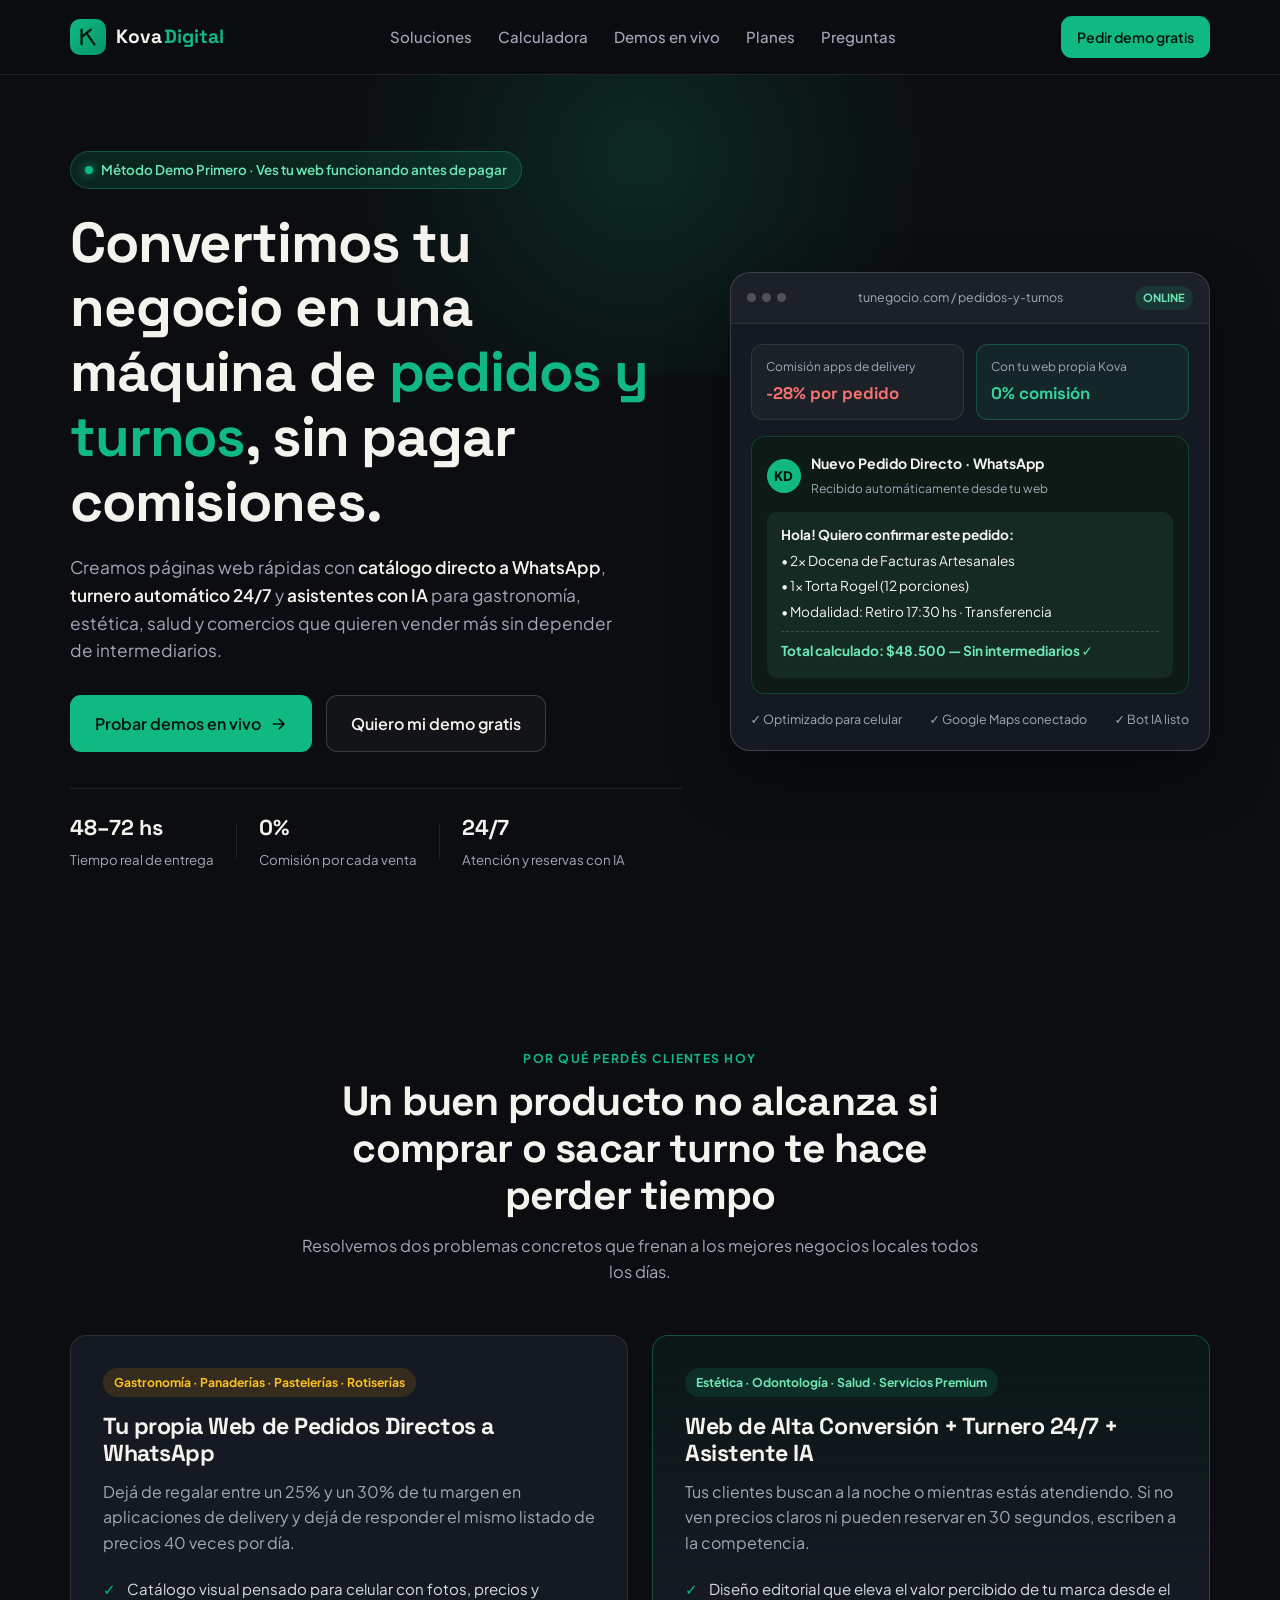
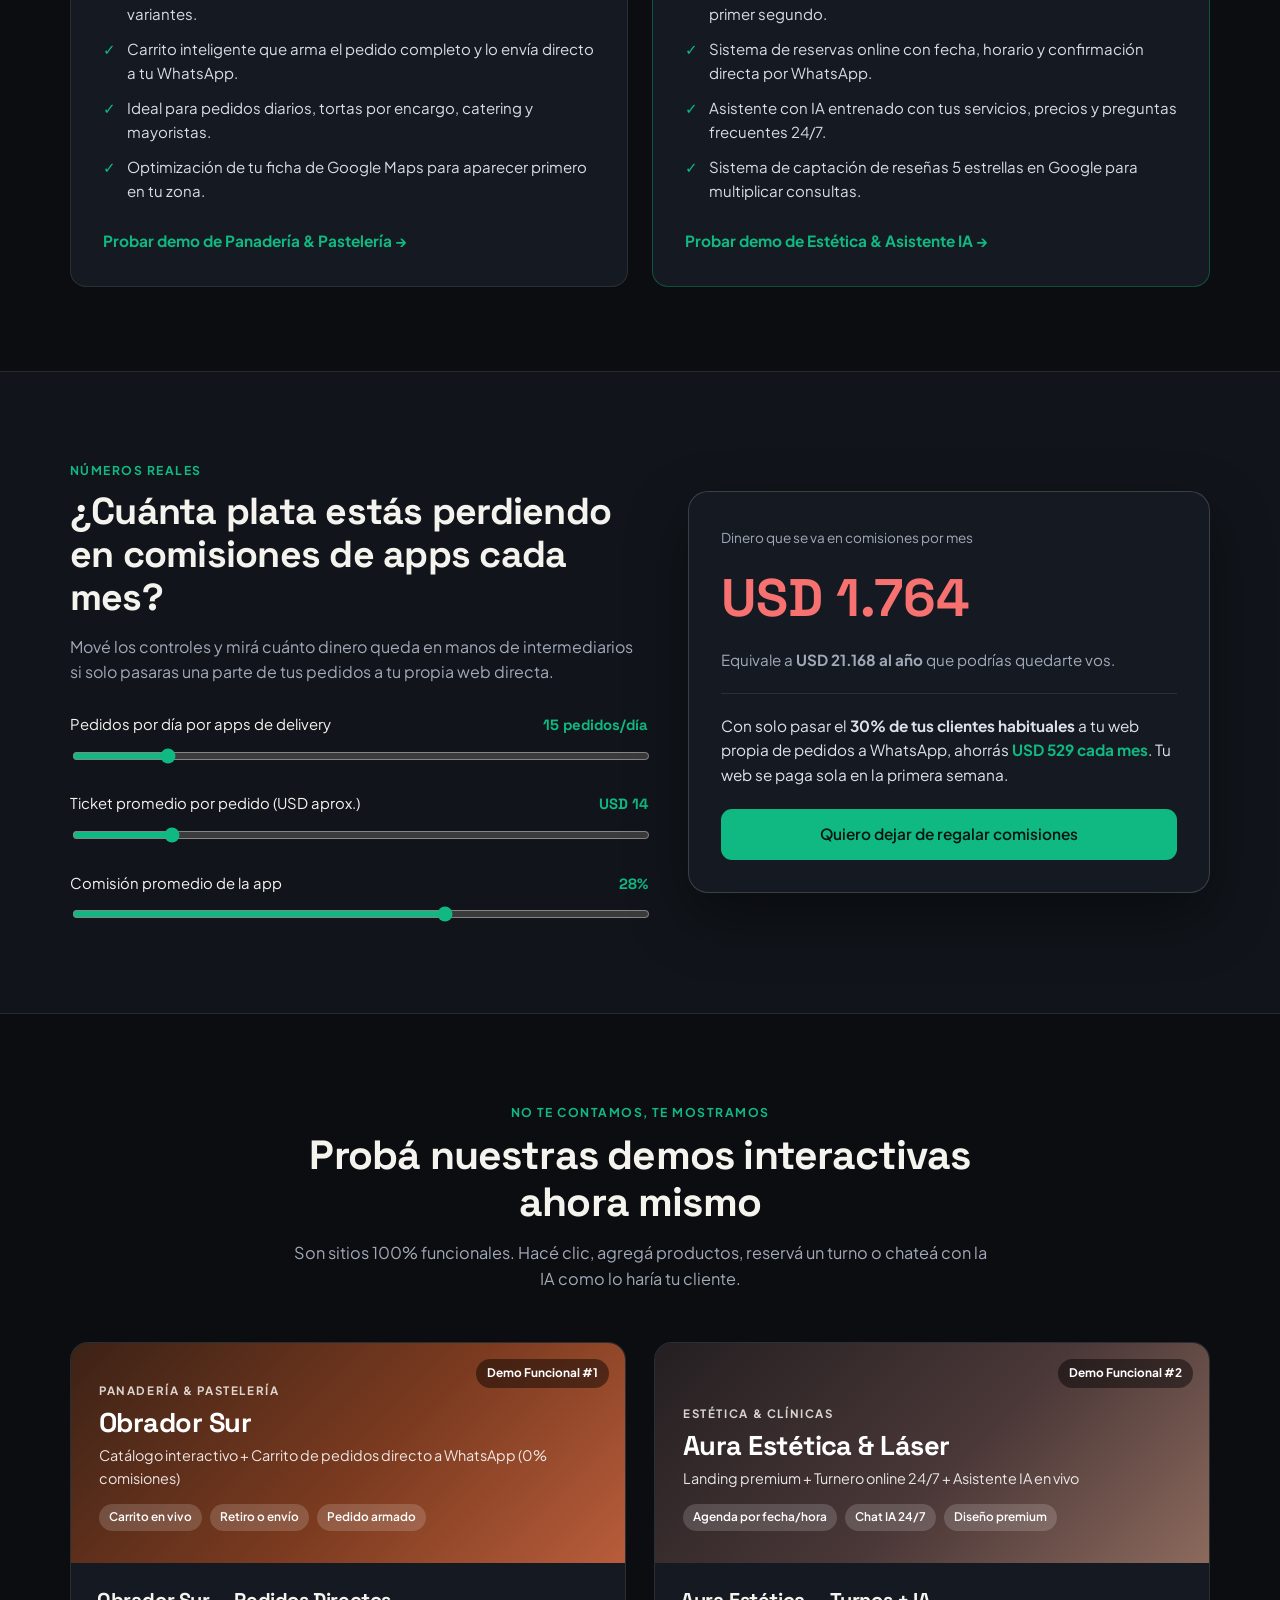
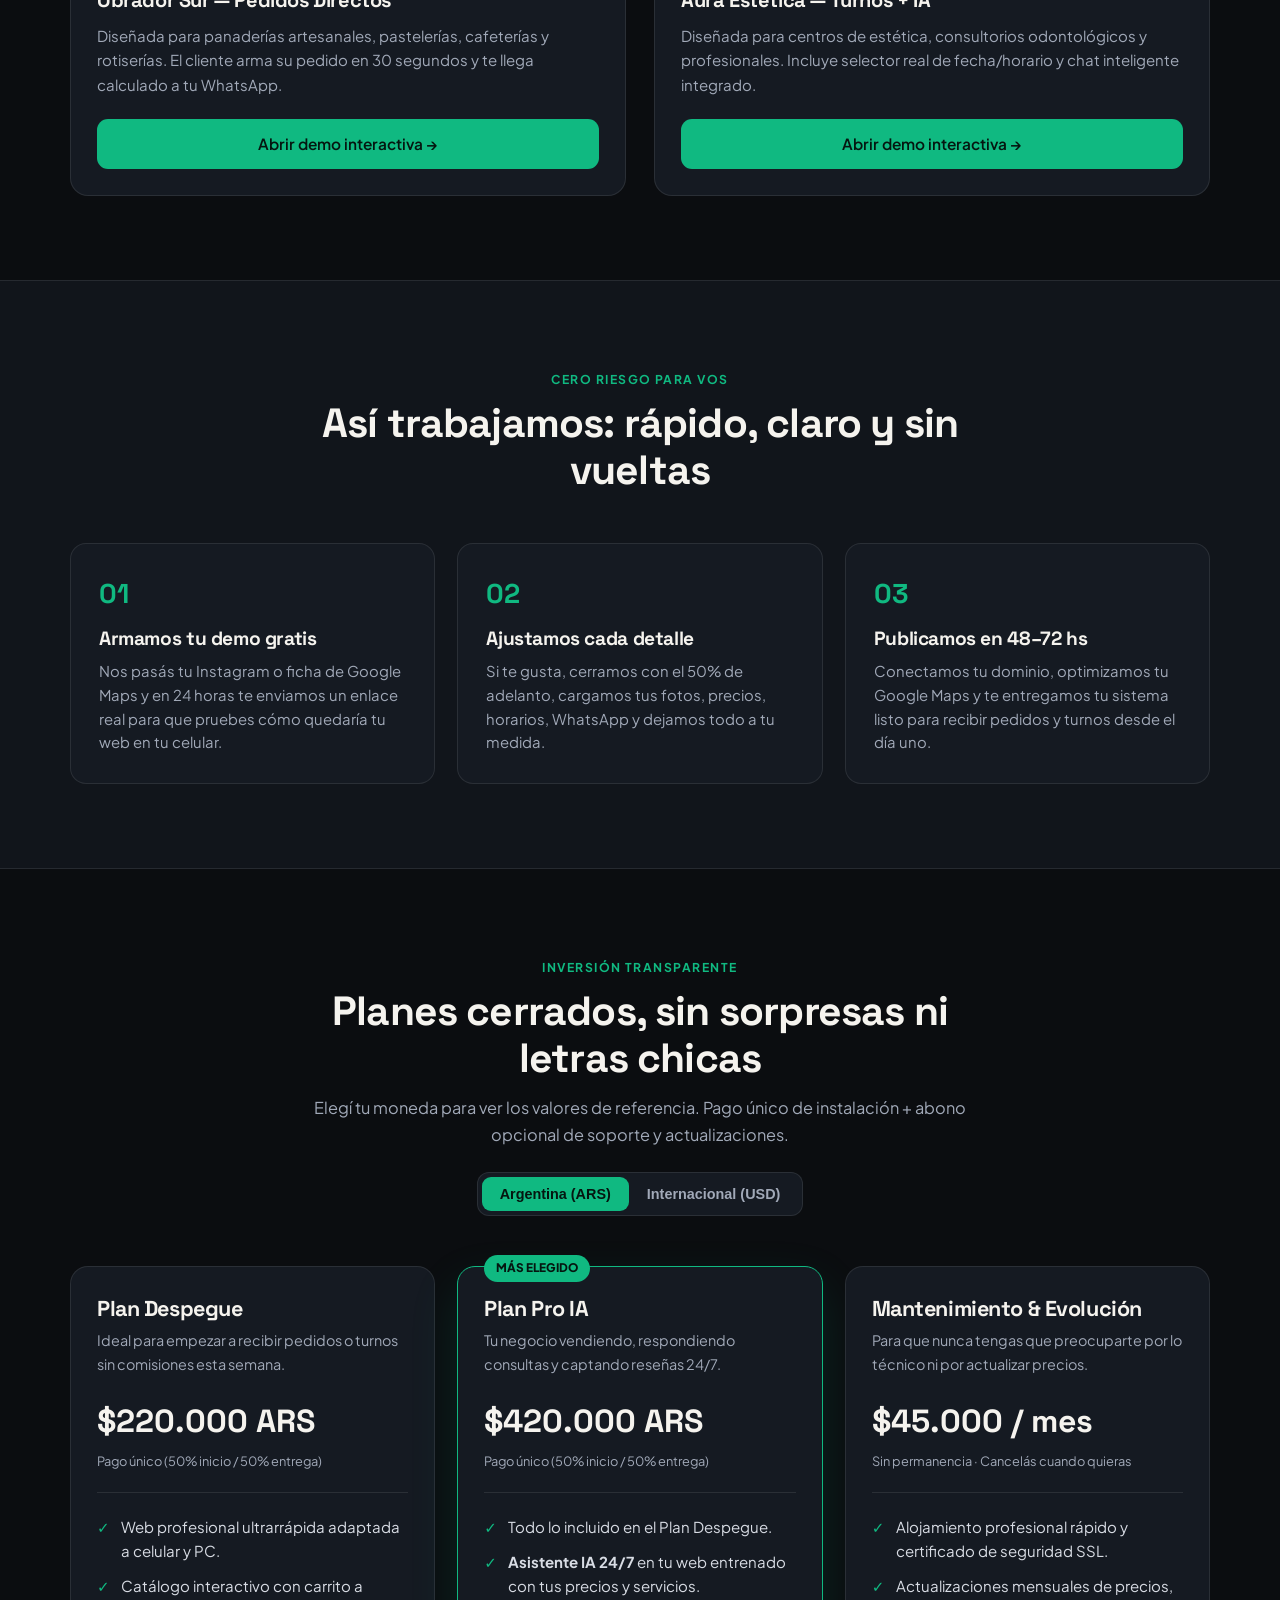
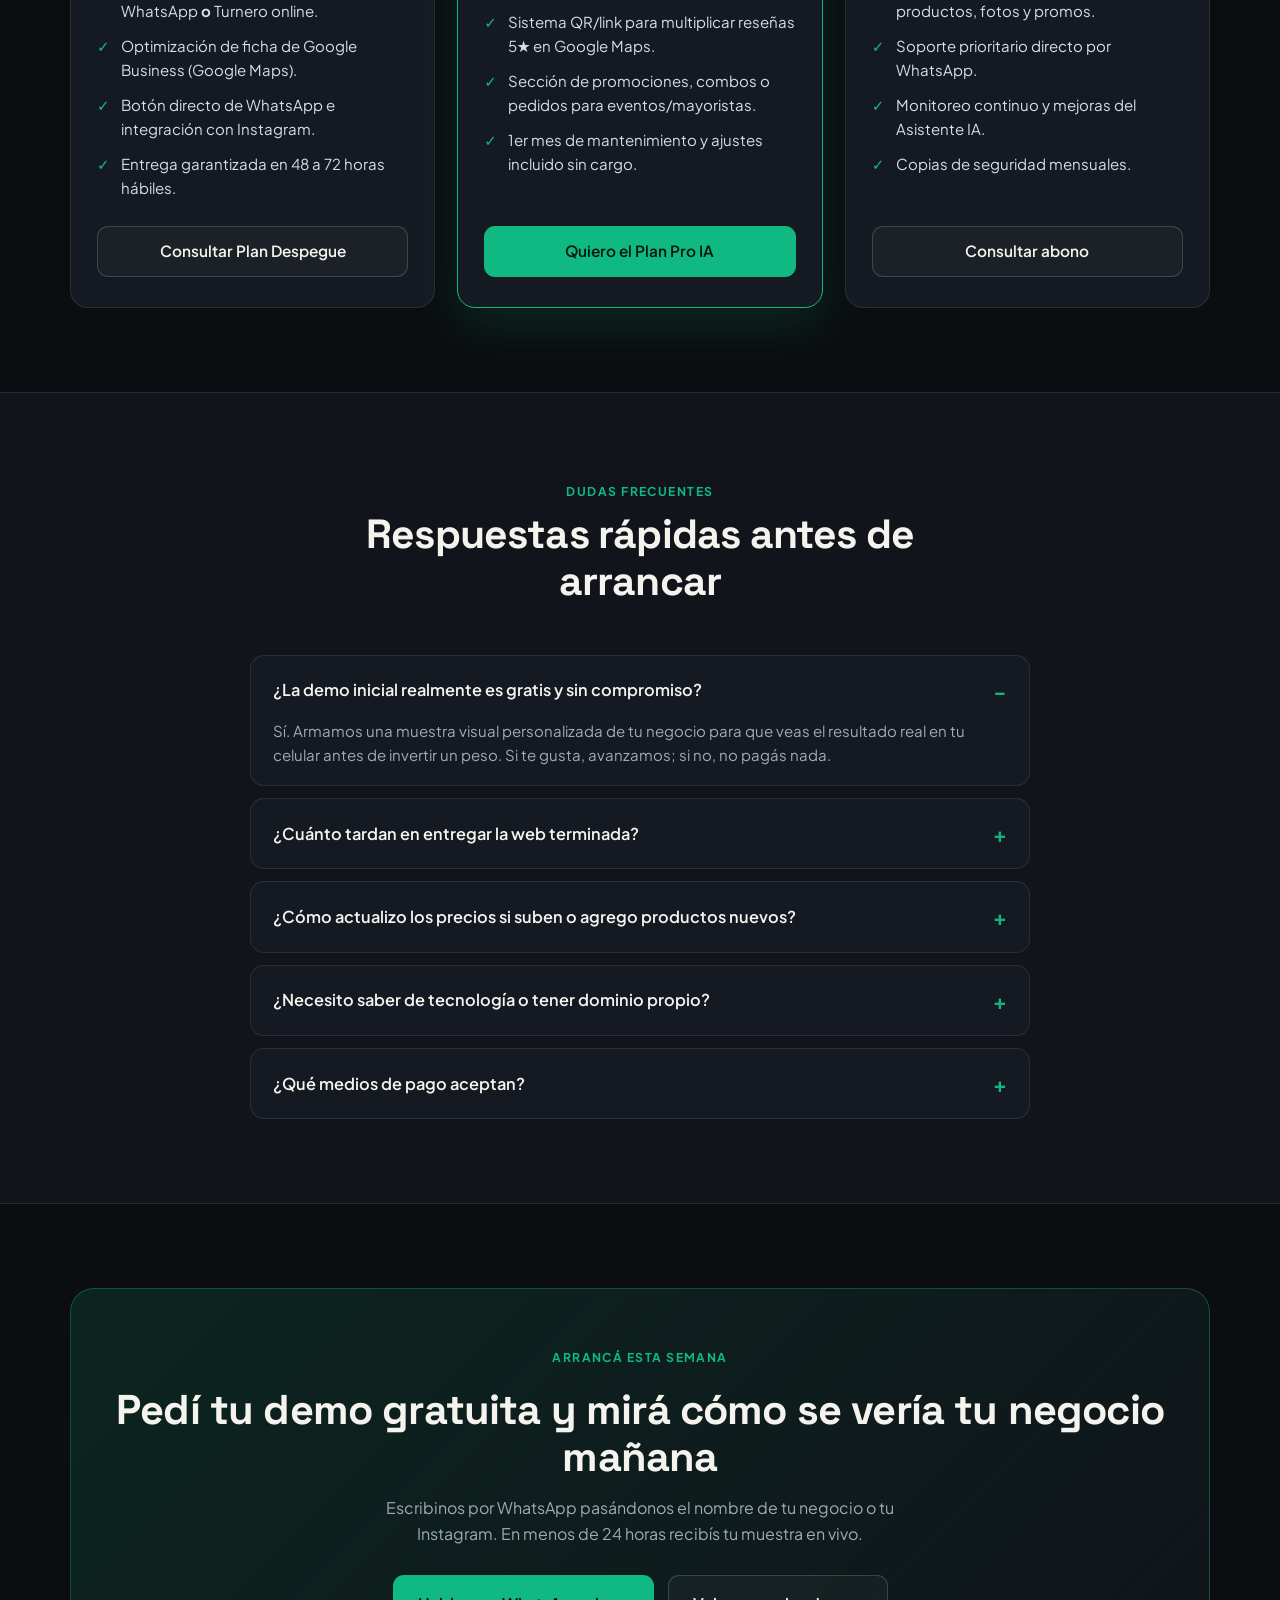
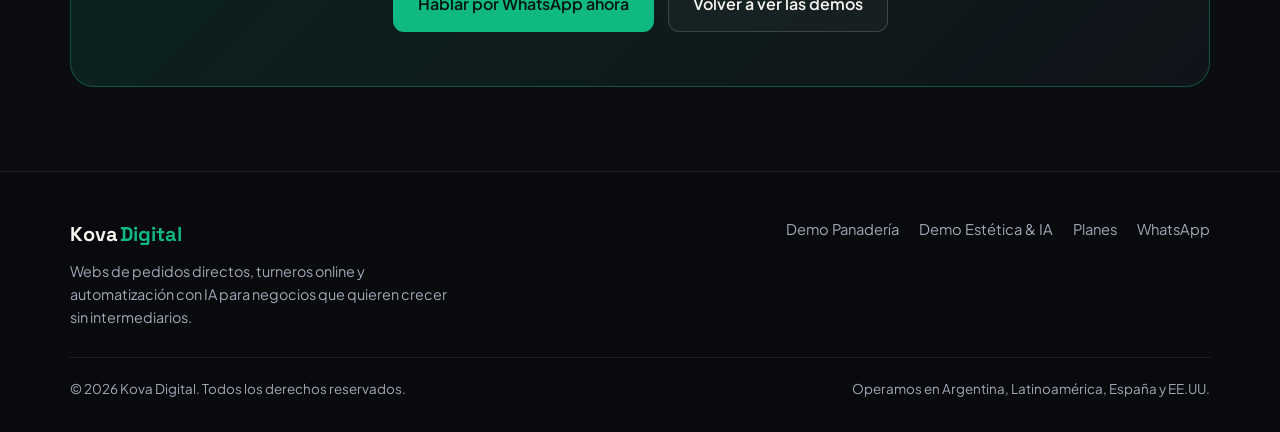
==== index.html @ 25a3cee7 "Lanzamiento inicial Kova Digital" ====
<!DOCTYPE html>
<html lang="es">
<head>
  <meta charset="UTF-8" />
  <meta name="viewport" content="width=device-width, initial-scale=1.0" />
  <title>Kova Digital — Webs de Pedidos Directos, Turneros y Asistentes IA</title>
  <meta name="description" content="Diseñamos páginas web de alta conversión, catálogos con pedidos directos a WhatsApp sin comisiones, turneros online y asistentes IA para negocios locales y pymes. Entrega en 48 a 72 horas." />
  <link rel="preconnect" href="https://fonts.googleapis.com" />
  <link rel="preconnect" href="https://fonts.gstatic.com" crossorigin />
  <link href="https://fonts.googleapis.com/css2?family=Plus+Jakarta+Sans:wght@400;500;600;700;800&family=Space+Grotesk:wght@500;600;700&display=swap" rel="stylesheet" />
  <link rel="stylesheet" href="styles.css" />
</head>
<body>
  <!-- Navegación -->
  <header class="navbar" id="top">
    <div class="container nav-inner">
      <a href="#top" class="brand" aria-label="Kova Digital Inicio">
        <span class="brand-mark" aria-hidden="true">
          <svg width="22" height="22" viewBox="0 0 24 24" fill="none">
            <path d="M5 4V20M5 12L15 4M10.5 8L19 20" stroke="currentColor" stroke-width="2.5" stroke-linecap="round" stroke-linejoin="round"/>
          </svg>
        </span>
        <span class="brand-name">Kova<span>Digital</span></span>
      </a>

      <nav class="nav-links" aria-label="Navegación principal">
        <a href="#soluciones">Soluciones</a>
        <a href="#calculadora">Calculadora</a>
        <a href="#demos">Demos en vivo</a>
        <a href="#planes">Planes</a>
        <a href="#faq">Preguntas</a>
      </nav>

      <div class="nav-actions">
        <a href="#contacto" class="btn btn-primary btn-sm" data-wa-link="Hola Kova Digital! Quiero pedir mi demo gratuita para mi negocio.">
          Pedir demo gratis
        </a>
        <button class="menu-toggle" id="menuToggle" aria-label="Abrir menú" aria-expanded="false">
          <span></span><span></span><span></span>
        </button>
      </div>
    </div>
    <div class="mobile-menu" id="mobileMenu">
      <a href="#soluciones">Soluciones</a>
      <a href="#calculadora">Calculadora de ahorro</a>
      <a href="#demos">Demos en vivo</a>
      <a href="#planes">Planes y precios</a>
      <a href="#faq">Preguntas frecuentes</a>
      <a href="#contacto" class="btn btn-primary" data-wa-link="Hola Kova Digital! Quiero pedir mi demo gratuita para mi negocio.">Pedir demo gratis</a>
    </div>
  </header>

  <main>
    <!-- Hero -->
    <section class="hero">
      <div class="hero-glow" aria-hidden="true"></div>
      <div class="container hero-grid">
        <div class="hero-content">
          <div class="pill">
            <span class="dot"></span>
            Método Demo Primero · Ves tu web funcionando antes de pagar
          </div>
          <h1>
            Convertimos tu negocio en una máquina de <span class="text-accent">pedidos y turnos</span>, sin pagar comisiones.
          </h1>
          <p class="hero-lead">
            Creamos páginas web rápidas con <strong>catálogo directo a WhatsApp</strong>, <strong>turnero automático 24/7</strong> y <strong>asistentes con IA</strong> para gastronomía, estética, salud y comercios que quieren vender más sin depender de intermediarios.
          </p>
          <div class="hero-cta">
            <a href="#demos" class="btn btn-primary btn-lg">
              Probar demos en vivo
              <svg width="18" height="18" viewBox="0 0 24 24" fill="none" stroke="currentColor" stroke-width="2.2"><path d="M5 12h14M13 5l7 7-7 7"/></svg>
            </a>
            <a href="#contacto" class="btn btn-outline btn-lg" data-wa-link="Hola Kova Digital! Quiero recibir una demo personalizada gratis para mi negocio.">
              Quiero mi demo gratis
            </a>
          </div>
          <div class="hero-proof">
            <div class="proof-item">
              <strong>48–72 hs</strong>
              <span>Tiempo real de entrega</span>
            </div>
            <div class="proof-divider"></div>
            <div class="proof-item">
              <strong>0%</strong>
              <span>Comisión por cada venta</span>
            </div>
            <div class="proof-divider"></div>
            <div class="proof-item">
              <strong>24/7</strong>
              <span>Atención y reservas con IA</span>
            </div>
          </div>
        </div>

        <div class="hero-visual">
          <div class="mockup-card">
            <div class="mockup-bar">
              <div class="dots"><span></span><span></span><span></span></div>
              <span class="mockup-url">tunegocio.com / pedidos-y-turnos</span>
              <span class="badge-live">ONLINE</span>
            </div>
            <div class="mockup-body">
              <div class="metric-row">
                <div class="mini-stat">
                  <span class="mini-label">Comisión apps de delivery</span>
                  <strong class="mini-val danger">-28% por pedido</strong>
                </div>
                <div class="mini-stat highlight">
                  <span class="mini-label">Con tu web propia Kova</span>
                  <strong class="mini-val success">0% comisión</strong>
                </div>
              </div>
              <div class="wa-preview">
                <div class="wa-header">
                  <div class="wa-avatar">KD</div>
                  <div>
                    <strong>Nuevo Pedido Directo · WhatsApp</strong>
                    <span>Recibido automáticamente desde tu web</span>
                  </div>
                </div>
                <div class="wa-bubble">
                  <p><strong>Hola! Quiero confirmar este pedido:</strong></p>
                  <p>• 2x Docena de Facturas Artesanales</p>
                  <p>• 1x Torta Rogel (12 porciones)</p>
                  <p>• Modalidad: Retiro 17:30 hs · Transferencia</p>
                  <p class="wa-total">Total calculado: $48.500 — Sin intermediarios ✓</p>
                </div>
              </div>
              <div class="mockup-footer">
                <span>✓ Optimizado para celular</span>
                <span>✓ Google Maps conectado</span>
                <span>✓ Bot IA listo</span>
              </div>
            </div>
          </div>
        </div>
      </div>
    </section>

    <!-- Problema vs Solución -->
    <section class="section" id="soluciones">
      <div class="container">
        <div class="section-head">
          <span class="eyebrow">Por qué perdés clientes hoy</span>
          <h2>Un buen producto no alcanza si comprar o sacar turno te hace perder tiempo</h2>
          <p>Resolvemos dos problemas concretos que frenan a los mejores negocios locales todos los días.</p>
        </div>

        <div class="solutions-grid">
          <article class="solution-card">
            <div class="card-tag">Gastronomía · Panaderías · Pastelerías · Rotiserías</div>
            <h3>Tu propia Web de Pedidos Directos a WhatsApp</h3>
            <p class="card-desc">
              Dejá de regalar entre un 25% y un 30% de tu margen en aplicaciones de delivery y dejá de responder el mismo listado de precios 40 veces por día.
            </p>
            <ul class="check-list">
              <li>Catálogo visual pensado para celular con fotos, precios y variantes.</li>
              <li>Carrito inteligente que arma el pedido completo y lo envía directo a tu WhatsApp.</li>
              <li>Ideal para pedidos diarios, tortas por encargo, catering y mayoristas.</li>
              <li>Optimización de tu ficha de Google Maps para aparecer primero en tu zona.</li>
            </ul>
            <a href="./demos/panaderia/index.html" class="card-link">
              Probar demo de Panadería & Pastelería →
            </a>
          </article>

          <article class="solution-card featured">
            <div class="card-tag accent">Estética · Odontología · Salud · Servicios Premium</div>
            <h3>Web de Alta Conversión + Turnero 24/7 + Asistente IA</h3>
            <p class="card-desc">
              Tus clientes buscan a la noche o mientras estás atendiendo. Si no ven precios claros ni pueden reservar en 30 segundos, escriben a la competencia.
            </p>
            <ul class="check-list">
              <li>Diseño editorial que eleva el valor percibido de tu marca desde el primer segundo.</li>
              <li>Sistema de reservas online con fecha, horario y confirmación directa por WhatsApp.</li>
              <li>Asistente con IA entrenado con tus servicios, precios y preguntas frecuentes 24/7.</li>
              <li>Sistema de captación de reseñas 5 estrellas en Google para multiplicar consultas.</li>
            </ul>
            <a href="./demos/estetica/index.html" class="card-link">
              Probar demo de Estética & Asistente IA →
            </a>
          </article>
        </div>
      </div>
    </section>

    <!-- Calculadora de Ahorro -->
    <section class="section section-alt" id="calculadora">
      <div class="container">
        <div class="calc-wrapper">
          <div class="calc-info">
            <span class="eyebrow">Números reales</span>
            <h2>¿Cuánta plata estás perdiendo en comisiones de apps cada mes?</h2>
            <p>
              Mové los controles y mirá cuánto dinero queda en manos de intermediarios si solo pasaras una parte de tus pedidos a tu propia web directa.
            </p>
            <div class="calc-controls">
              <div class="control-group">
                <div class="control-top">
                  <label for="ordersPerDay">Pedidos por día por apps de delivery</label>
                  <strong id="ordersValue">15 pedidos/día</strong>
                </div>
                <input type="range" id="ordersPerDay" min="3" max="80" value="15" />
              </div>

              <div class="control-group">
                <div class="control-top">
                  <label for="avgTicket">Ticket promedio por pedido (USD aprox.)</label>
                  <strong id="ticketValue">USD 14</strong>
                </div>
                <input type="range" id="avgTicket" min="5" max="60" value="14" />
              </div>

              <div class="control-group">
                <div class="control-top">
                  <label for="commissionRate">Comisión promedio de la app</label>
                  <strong id="commissionValue">28%</strong>
                </div>
                <input type="range" id="commissionRate" min="15" max="35" value="28" />
              </div>
            </div>
          </div>

          <div class="calc-result">
            <div class="result-box">
              <span class="result-label">Dinero que se va en comisiones por mes</span>
              <div class="result-number danger" id="monthlyLoss">USD 1.764</div>
              <p class="result-sub">Equivale a <strong id="yearlyLoss">USD 21.168 al año</strong> que podrías quedarte vos.</p>
              <div class="result-divider"></div>
              <p class="result-note">
                Con solo pasar el <strong>30% de tus clientes habituales</strong> a tu web propia de pedidos a WhatsApp, ahorrás <strong class="text-accent" id="monthlySaved">USD 529 cada mes</strong>. Tu web se paga sola en la primera semana.
              </p>
              <a href="#contacto" class="btn btn-primary btn-block" data-wa-link="Hola Kova Digital! Usé la calculadora de comisiones y quiero una demo gratis para mi negocio.">
                Quiero dejar de regalar comisiones
              </a>
            </div>
          </div>
        </div>
      </div>
    </section>

    <!-- Demos Interactivas -->
    <section class="section" id="demos">
      <div class="container">
        <div class="section-head">
          <span class="eyebrow">No te contamos, te mostramos</span>
          <h2>Probá nuestras demos interactivas ahora mismo</h2>
          <p>Son sitios 100% funcionales. Hacé clic, agregá productos, reservá un turno o chateá con la IA como lo haría tu cliente.</p>
        </div>

        <div class="demos-grid">
          <article class="demo-card">
            <div class="demo-thumb thumb-bakery">
              <div class="demo-badge">Demo Funcional #1</div>
              <div class="thumb-ui">
                <span class="thumb-kicker">PANADERÍA & PASTELERÍA</span>
                <h4>Obrador Sur</h4>
                <p>Catálogo interactivo + Carrito de pedidos directo a WhatsApp (0% comisiones)</p>
                <div class="thumb-pills">
                  <span>Carrito en vivo</span>
                  <span>Retiro o envío</span>
                  <span>Pedido armado</span>
                </div>
              </div>
            </div>
            <div class="demo-body">
              <h3>Obrador Sur — Pedidos Directos</h3>
              <p>Diseñada para panaderías artesanales, pastelerías, cafeterías y rotiserías. El cliente arma su pedido en 30 segundos y te llega calculado a tu WhatsApp.</p>
              <a href="./demos/panaderia/index.html" class="btn btn-primary btn-block">Abrir demo interactiva →</a>
            </div>
          </article>

          <article class="demo-card">
            <div class="demo-thumb thumb-aesthetics">
              <div class="demo-badge">Demo Funcional #2</div>
              <div class="thumb-ui">
                <span class="thumb-kicker">ESTÉTICA & CLÍNICAS</span>
                <h4>Aura Estética & Láser</h4>
                <p>Landing premium + Turnero online 24/7 + Asistente IA en vivo</p>
                <div class="thumb-pills">
                  <span>Agenda por fecha/hora</span>
                  <span>Chat IA 24/7</span>
                  <span>Diseño premium</span>
                </div>
              </div>
            </div>
            <div class="demo-body">
              <h3>Aura Estética — Turnos + IA</h3>
              <p>Diseñada para centros de estética, consultorios odontológicos y profesionales. Incluye selector real de fecha/horario y chat inteligente integrado.</p>
              <a href="./demos/estetica/index.html" class="btn btn-primary btn-block">Abrir demo interactiva →</a>
            </div>
          </article>
        </div>
      </div>
    </section>

    <!-- Proceso -->
    <section class="section section-alt">
      <div class="container">
        <div class="section-head">
          <span class="eyebrow">Cero riesgo para vos</span>
          <h2>Así trabajamos: rápido, claro y sin vueltas</h2>
        </div>

        <div class="steps-grid">
          <div class="step-card">
            <span class="step-num">01</span>
            <h3>Armamos tu demo gratis</h3>
            <p>Nos pasás tu Instagram o ficha de Google Maps y en 24 horas te enviamos un enlace real para que pruebes cómo quedaría tu web en tu celular.</p>
          </div>
          <div class="step-card">
            <span class="step-num">02</span>
            <h3>Ajustamos cada detalle</h3>
            <p>Si te gusta, cerramos con el 50% de adelanto, cargamos tus fotos, precios, horarios, WhatsApp y dejamos todo a tu medida.</p>
          </div>
          <div class="step-card">
            <span class="step-num">03</span>
            <h3>Publicamos en 48–72 hs</h3>
            <p>Conectamos tu dominio, optimizamos tu Google Maps y te entregamos tu sistema listo para recibir pedidos y turnos desde el día uno.</p>
          </div>
        </div>
      </div>
    </section>

    <!-- Planes y Precios -->
    <section class="section" id="planes">
      <div class="container">
        <div class="section-head">
          <span class="eyebrow">Inversión transparente</span>
          <h2>Planes cerrados, sin sorpresas ni letras chicas</h2>
          <p>Elegí tu moneda para ver los valores de referencia. Pago único de instalación + abono opcional de soporte y actualizaciones.</p>

          <div class="currency-toggle" role="group" aria-label="Selector de moneda">
            <button class="toggle-btn active" data-currency="ARS">Argentina (ARS)</button>
            <button class="toggle-btn" data-currency="USD">Internacional (USD)</button>
          </div>
        </div>

        <div class="pricing-grid">
          <article class="price-card">
            <div class="price-head">
              <h3>Plan Despegue</h3>
              <p>Ideal para empezar a recibir pedidos o turnos sin comisiones esta semana.</p>
              <div class="price-amount">
                <span class="price-main" data-ars="$220.000 ARS" data-usd="USD 390">$220.000 ARS</span>
                <span class="price-note">Pago único (50% inicio / 50% entrega)</span>
              </div>
            </div>
            <ul class="check-list">
              <li>Web profesional ultrarrápida adaptada a celular y PC.</li>
              <li>Catálogo interactivo con carrito a WhatsApp <strong>o</strong> Turnero online.</li>
              <li>Optimización de ficha de Google Business (Google Maps).</li>
              <li>Botón directo de WhatsApp e integración con Instagram.</li>
              <li>Entrega garantizada en 48 a 72 horas hábiles.</li>
            </ul>
            <a href="#contacto" class="btn btn-outline btn-block" data-wa-link="Hola Kova Digital! Me interesa el Plan Despegue para mi negocio.">
              Consultar Plan Despegue
            </a>
          </article>

          <article class="price-card popular">
            <div class="popular-badge">Más elegido</div>
            <div class="price-head">
              <h3>Plan Pro IA</h3>
              <p>Tu negocio vendiendo, respondiendo consultas y captando reseñas 24/7.</p>
              <div class="price-amount">
                <span class="price-main" data-ars="$420.000 ARS" data-usd="USD 750">$420.000 ARS</span>
                <span class="price-note">Pago único (50% inicio / 50% entrega)</span>
              </div>
            </div>
            <ul class="check-list">
              <li>Todo lo incluido en el Plan Despegue.</li>
              <li><strong>Asistente IA 24/7</strong> en tu web entrenado con tus precios y servicios.</li>
              <li>Sistema QR/link para multiplicar reseñas 5★ en Google Maps.</li>
              <li>Sección de promociones, combos o pedidos para eventos/mayoristas.</li>
              <li>1er mes de mantenimiento y ajustes incluido sin cargo.</li>
            </ul>
            <a href="#contacto" class="btn btn-primary btn-block" data-wa-link="Hola Kova Digital! Quiero armar una demo gratis con el Plan Pro IA.">
              Quiero el Plan Pro IA
            </a>
          </article>

          <article class="price-card">
            <div class="price-head">
              <h3>Mantenimiento & Evolución</h3>
              <p>Para que nunca tengas que preocuparte por lo técnico ni por actualizar precios.</p>
              <div class="price-amount">
                <span class="price-main" data-ars="$45.000 / mes" data-usd="USD 75 / mes">$45.000 / mes</span>
                <span class="price-note">Sin permanencia · Cancelás cuando quieras</span>
              </div>
            </div>
            <ul class="check-list">
              <li>Alojamiento profesional rápido y certificado de seguridad SSL.</li>
              <li>Actualizaciones mensuales de precios, productos, fotos y promos.</li>
              <li>Soporte prioritario directo por WhatsApp.</li>
              <li>Monitoreo continuo y mejoras del Asistente IA.</li>
              <li>Copias de seguridad mensuales.</li>
            </ul>
            <a href="#contacto" class="btn btn-outline btn-block" data-wa-link="Hola Kova Digital! Quiero consultar sobre el mantenimiento mensual.">
              Consultar abono
            </a>
          </article>
        </div>
      </div>
    </section>

    <!-- FAQ -->
    <section class="section section-alt" id="faq">
      <div class="container faq-container">
        <div class="section-head">
          <span class="eyebrow">Dudas frecuentes</span>
          <h2>Respuestas rápidas antes de arrancar</h2>
        </div>

        <div class="faq-list">
          <details class="faq-item" open>
            <summary>¿La demo inicial realmente es gratis y sin compromiso?</summary>
            <p>Sí. Armamos una muestra visual personalizada de tu negocio para que veas el resultado real en tu celular antes de invertir un peso. Si te gusta, avanzamos; si no, no pagás nada.</p>
          </details>
          <details class="faq-item">
            <summary>¿Cuánto tardan en entregar la web terminada?</summary>
            <p>Una vez que aprobás la demo y nos pasás tus productos, servicios y precios, publicamos la versión definitiva en 48 a 72 horas hábiles.</p>
          </details>
          <details class="faq-item">
            <summary>¿Cómo actualizo los precios si suben o agrego productos nuevos?</summary>
            <p>Si contás con el plan de mantenimiento mensual, nos mandás un audio o mensaje por WhatsApp y actualizamos tus precios en el día. También podemos dejarte una planilla simple si preferís gestionarlo vos.</p>
          </details>
          <details class="faq-item">
            <summary>¿Necesito saber de tecnología o tener dominio propio?</summary>
            <p>Para nada. Nosotros nos encargamos de todo lo técnico. Si ya tenés dominio (`.com` o `.com.ar`) lo conectamos; si no, te guiamos paso a paso para registrar el tuyo a tu nombre.</p>
          </details>
          <details class="faq-item">
            <summary>¿Qué medios de pago aceptan?</summary>
            <p>En Argentina aceptamos transferencia bancaria y Mercado Pago. Para clientes en Uruguay, Chile, España, México y EE.UU. aceptamos transferencia internacional en USD, PayPal y Wise.</p>
          </details>
        </div>
      </div>
    </section>

    <!-- CTA Final -->
    <section class="section cta-section" id="contacto">
      <div class="container">
        <div class="cta-box">
          <span class="eyebrow">Arrancá esta semana</span>
          <h2>Pedí tu demo gratuita y mirá cómo se vería tu negocio mañana</h2>
          <p>Escribinos por WhatsApp pasándonos el nombre de tu negocio o tu Instagram. En menos de 24 horas recibís tu muestra en vivo.</p>
          <div class="cta-actions">
            <a href="#" class="btn btn-primary btn-lg" data-wa-link="Hola Kova Digital! Quiero pedir mi demo gratis. Mi negocio se llama: ">
              Hablar por WhatsApp ahora
            </a>
            <a href="#demos" class="btn btn-outline btn-lg">Volver a ver las demos</a>
          </div>
        </div>
      </div>
    </section>
  </main>

  <footer class="footer">
    <div class="container footer-inner">
      <div class="footer-brand">
        <span class="brand-name">Kova<span>Digital</span></span>
        <p>Webs de pedidos directos, turneros online y automatización con IA para negocios que quieren crecer sin intermediarios.</p>
      </div>
      <div class="footer-links">
        <a href="./demos/panaderia/index.html">Demo Panadería</a>
        <a href="./demos/estetica/index.html">Demo Estética & IA</a>
        <a href="#planes">Planes</a>
        <a href="#contacto" data-wa-link="Hola Kova Digital! Tengo una consulta.">WhatsApp</a>
      </div>
    </div>
    <div class="container footer-bottom">
      <span>© <span id="year"></span> Kova Digital. Todos los derechos reservados.</span>
      <span>Operamos en Argentina, Latinoamérica, España y EE.UU.</span>
    </div>
  </footer>

  <script src="main.js"></script>
</body>
</html>
---- styles.css ----
:root {
  --bg: #0b0d10;
  --bg-alt: #11151b;
  --surface: #151a22;
  --surface-hover: #1b222c;
  --border: rgba(255, 255, 255, 0.09);
  --border-strong: rgba(255, 255, 255, 0.16);
  --text: #f5f3ee;
  --muted: #a1a9b8;
  --accent: #10b981;
  --accent-hover: #0ea572;
  --accent-soft: rgba(16, 185, 129, 0.14);
  --warm: #f59e0b;
  --danger: #f87171;
  --radius: 16px;
  --radius-sm: 10px;
  --shadow: 0 24px 60px rgba(0, 0, 0, 0.45);
}

*, *::before, *::after { box-sizing: border-box; }

html { scroll-behavior: smooth; }

body {
  margin: 0;
  font-family: 'Plus Jakarta Sans', system-ui, -apple-system, sans-serif;
  background: var(--bg);
  color: var(--text);
  line-height: 1.6;
  -webkit-font-smoothing: antialiased;
}

h1, h2, h3, h4 {
  font-family: 'Space Grotesk', 'Plus Jakarta Sans', sans-serif;
  line-height: 1.15;
  margin: 0;
  letter-spacing: -0.02em;
}

a { color: inherit; text-decoration: none; }

.container {
  width: min(1140px, 92%);
  margin: 0 auto;
}

/* Navbar */
.navbar {
  position: sticky;
  top: 0;
  z-index: 50;
  background: rgba(11, 13, 16, 0.82);
  backdrop-filter: blur(14px);
  border-bottom: 1px solid var(--border);
}

.nav-inner {
  display: flex;
  align-items: center;
  justify-content: space-between;
  height: 74px;
  gap: 20px;
}

.brand {
  display: inline-flex;
  align-items: center;
  gap: 10px;
  font-family: 'Space Grotesk', sans-serif;
  font-weight: 700;
  font-size: 1.2rem;
}

.brand-mark {
  width: 36px;
  height: 36px;
  border-radius: 10px;
  background: linear-gradient(135deg, var(--accent), #059669);
  color: #06140f;
  display: grid;
  place-items: center;
}

.brand-name span { color: var(--accent); margin-left: 2px; }

.nav-links {
  display: flex;
  gap: 26px;
  color: var(--muted);
  font-size: 0.94rem;
  font-weight: 500;
}

.nav-links a:hover { color: var(--text); }

.nav-actions { display: flex; align-items: center; gap: 12px; }

.menu-toggle {
  display: none;
  background: transparent;
  border: 1px solid var(--border);
  border-radius: 8px;
  width: 40px;
  height: 40px;
  padding: 9px;
  cursor: pointer;
  flex-direction: column;
  justify-content: space-between;
}

.menu-toggle span {
  display: block;
  height: 2px;
  background: var(--text);
  border-radius: 2px;
}

.mobile-menu {
  display: none;
  flex-direction: column;
  gap: 12px;
  padding: 16px 4% 22px;
  background: var(--bg-alt);
  border-bottom: 1px solid var(--border);
}

.mobile-menu.open { display: flex; }
.mobile-menu a { padding: 8px 0; color: var(--muted); font-weight: 500; }

/* Buttons */
.btn {
  display: inline-flex;
  align-items: center;
  justify-content: center;
  gap: 8px;
  font-weight: 600;
  border-radius: 11px;
  border: 1px solid transparent;
  cursor: pointer;
  transition: transform 0.16s ease, background 0.16s ease, border-color 0.16s ease;
  font-size: 0.96rem;
  padding: 12px 20px;
}

.btn:hover { transform: translateY(-1px); }
.btn-sm { padding: 9px 15px; font-size: 0.88rem; }
.btn-lg { padding: 15px 24px; font-size: 1rem; }
.btn-block { width: 100%; }

.btn-primary {
  background: var(--accent);
  color: #051610;
}
.btn-primary:hover { background: var(--accent-hover); }

.btn-outline {
  background: rgba(255, 255, 255, 0.03);
  border-color: var(--border-strong);
  color: var(--text);
}
.btn-outline:hover { background: rgba(255, 255, 255, 0.08); }

/* Hero */
.hero {
  position: relative;
  overflow: hidden;
  padding: 76px 0 88px;
}

.hero-glow {
  position: absolute;
  top: -140px;
  left: 50%;
  transform: translateX(-50%);
  width: 780px;
  height: 440px;
  background: radial-gradient(circle, rgba(16, 185, 129, 0.16), transparent 68%);
  pointer-events: none;
}

.hero-grid {
  display: grid;
  grid-template-columns: 1.12fr 0.88fr;
  gap: 48px;
  align-items: center;
  position: relative;
}

.pill {
  display: inline-flex;
  align-items: center;
  gap: 8px;
  padding: 7px 14px;
  border-radius: 999px;
  background: var(--accent-soft);
  border: 1px solid rgba(16, 185, 129, 0.32);
  color: #6ee7b7;
  font-size: 0.84rem;
  font-weight: 600;
  margin-bottom: 22px;
}

.pill .dot {
  width: 8px;
  height: 8px;
  border-radius: 50%;
  background: var(--accent);
  box-shadow: 0 0 10px var(--accent);
}

.hero h1 {
  font-size: clamp(2.2rem, 4.4vw, 3.55rem);
  margin-bottom: 20px;
}

.text-accent { color: var(--accent); }

.hero-lead {
  color: var(--muted);
  font-size: 1.08rem;
  margin: 0 0 30px;
  max-width: 560px;
}

.hero-lead strong { color: var(--text); font-weight: 600; }

.hero-cta {
  display: flex;
  flex-wrap: wrap;
  gap: 14px;
  margin-bottom: 36px;
}

.hero-proof {
  display: flex;
  align-items: center;
  gap: 22px;
  padding-top: 22px;
  border-top: 1px solid var(--border);
}

.proof-item strong {
  display: block;
  font-family: 'Space Grotesk', sans-serif;
  font-size: 1.35rem;
  color: var(--text);
}

.proof-item span {
  font-size: 0.83rem;
  color: var(--muted);
}

.proof-divider {
  width: 1px;
  height: 36px;
  background: var(--border);
}

/* Mockup Card */
.mockup-card {
  background: var(--surface);
  border: 1px solid var(--border-strong);
  border-radius: 20px;
  overflow: hidden;
  box-shadow: var(--shadow);
}

.mockup-bar {
  display: flex;
  align-items: center;
  justify-content: space-between;
  padding: 13px 16px;
  background: rgba(255, 255, 255, 0.03);
  border-bottom: 1px solid var(--border);
  font-size: 0.78rem;
  color: var(--muted);
}

.mockup-bar .dots { display: flex; gap: 6px; }
.mockup-bar .dots span {
  width: 9px; height: 9px; border-radius: 50%;
  background: rgba(255,255,255,0.22);
}

.badge-live {
  background: var(--accent-soft);
  color: #6ee7b7;
  padding: 3px 8px;
  border-radius: 999px;
  font-weight: 700;
  font-size: 0.7rem;
}

.mockup-body { padding: 20px; display: flex; flex-direction: column; gap: 16px; }

.metric-row { display: grid; grid-template-columns: 1fr 1fr; gap: 12px; }

.mini-stat {
  background: rgba(255, 255, 255, 0.03);
  border: 1px solid var(--border);
  border-radius: 12px;
  padding: 12px 14px;
}

.mini-stat.highlight {
  background: rgba(16, 185, 129, 0.08);
  border-color: rgba(16, 185, 129, 0.32);
}

.mini-label { display: block; font-size: 0.75rem; color: var(--muted); margin-bottom: 4px; }
.mini-val { font-size: 1.05rem; font-family: 'Space Grotesk', sans-serif; }
.mini-val.danger { color: var(--danger); }
.mini-val.success { color: #34d399; }

.wa-preview {
  background: #0d1a16;
  border: 1px solid rgba(16, 185, 129, 0.25);
  border-radius: 14px;
  padding: 15px;
}

.wa-header {
  display: flex;
  align-items: center;
  gap: 10px;
  margin-bottom: 12px;
}

.wa-avatar {
  width: 34px; height: 34px; border-radius: 50%;
  background: var(--accent);
  color: #04150e;
  font-weight: 800;
  font-size: 0.82rem;
  display: grid;
  place-items: center;
}

.wa-header strong { display: block; font-size: 0.88rem; }
.wa-header span { font-size: 0.75rem; color: var(--muted); }

.wa-bubble {
  background: #142a23;
  border-radius: 10px;
  padding: 12px 14px;
  font-size: 0.85rem;
}

.wa-bubble p { margin: 0 0 4px; }
.wa-total {
  margin-top: 8px !important;
  padding-top: 8px;
  border-top: 1px dashed rgba(255,255,255,0.16);
  color: #6ee7b7;
  font-weight: 700;
}

.mockup-footer {
  display: flex;
  flex-wrap: wrap;
  justify-content: space-between;
  gap: 8px;
  font-size: 0.78rem;
  color: var(--muted);
}

/* Sections */
.section { padding: 84px 0; }
.section-alt {
  background: var(--bg-alt);
  border-top: 1px solid var(--border);
  border-bottom: 1px solid var(--border);
}

.section-head {
  text-align: center;
  max-width: 700px;
  margin: 0 auto 50px;
}

.eyebrow {
  display: inline-block;
  text-transform: uppercase;
  letter-spacing: 0.12em;
  font-size: 0.76rem;
  font-weight: 700;
  color: var(--accent);
  margin-bottom: 10px;
}

.section-head h2 {
  font-size: clamp(1.75rem, 3.2vw, 2.55rem);
  margin-bottom: 14px;
}

.section-head p { color: var(--muted); margin: 0; font-size: 1.02rem; }

/* Solutions */
.solutions-grid {
  display: grid;
  grid-template-columns: 1fr 1fr;
  gap: 24px;
}

.solution-card {
  background: var(--surface);
  border: 1px solid var(--border);
  border-radius: var(--radius);
  padding: 32px;
  display: flex;
  flex-direction: column;
}

.solution-card.featured {
  border-color: rgba(16, 185, 129, 0.35);
  background: linear-gradient(180deg, rgba(16, 185, 129, 0.06), var(--surface) 45%);
}

.card-tag {
  display: inline-block;
  align-self: flex-start;
  font-size: 0.76rem;
  font-weight: 700;
  padding: 5px 11px;
  border-radius: 999px;
  background: rgba(245, 158, 11, 0.14);
  color: #fbbf24;
  margin-bottom: 16px;
}

.card-tag.accent {
  background: var(--accent-soft);
  color: #6ee7b7;
}

.solution-card h3 { font-size: 1.45rem; margin-bottom: 12px; }
.card-desc { color: var(--muted); margin: 0 0 22px; }

.check-list {
  list-style: none;
  padding: 0;
  margin: 0 0 26px;
  display: flex;
  flex-direction: column;
  gap: 11px;
  flex-grow: 1;
}

.check-list li {
  position: relative;
  padding-left: 24px;
  font-size: 0.94rem;
  color: #d8dce4;
}

.check-list li::before {
  content: "✓";
  position: absolute;
  left: 0;
  color: var(--accent);
  font-weight: 800;
}

.card-link {
  color: var(--accent);
  font-weight: 700;
  font-size: 0.96rem;
}
.card-link:hover { text-decoration: underline; }

/* Calculator */
.calc-wrapper {
  display: grid;
  grid-template-columns: 1.05fr 0.95fr;
  gap: 40px;
  align-items: center;
}

.calc-info h2 { font-size: clamp(1.7rem, 3vw, 2.35rem); margin-bottom: 14px; }
.calc-info > p { color: var(--muted); margin: 0 0 28px; }

.calc-controls { display: flex; flex-direction: column; gap: 22px; }

.control-top {
  display: flex;
  justify-content: space-between;
  margin-bottom: 8px;
  font-size: 0.93rem;
}

.control-top strong { color: var(--accent); font-family: 'Space Grotesk', sans-serif; }

input[type="range"] {
  width: 100%;
  accent-color: var(--accent);
  cursor: pointer;
}

.result-box {
  background: var(--surface);
  border: 1px solid var(--border-strong);
  border-radius: 20px;
  padding: 32px;
  box-shadow: var(--shadow);
}

.result-label { font-size: 0.85rem; color: var(--muted); }
.result-number {
  font-family: 'Space Grotesk', sans-serif;
  font-size: clamp(2.4rem, 4.5vw, 3.3rem);
  font-weight: 700;
  margin: 6px 0 8px;
}
.result-number.danger { color: var(--danger); }
.result-sub { margin: 0; color: var(--muted); font-size: 0.95rem; }
.result-divider { height: 1px; background: var(--border); margin: 20px 0; }
.result-note { margin: 0 0 22px; font-size: 0.96rem; color: #dde2ea; }

/* Demos */
.demos-grid {
  display: grid;
  grid-template-columns: 1fr 1fr;
  gap: 28px;
}

.demo-card {
  background: var(--surface);
  border: 1px solid var(--border);
  border-radius: 18px;
  overflow: hidden;
  display: flex;
  flex-direction: column;
  transition: border-color 0.2s ease, transform 0.2s ease;
}

.demo-card:hover {
  border-color: rgba(16, 185, 129, 0.45);
  transform: translateY(-3px);
}

.demo-thumb {
  position: relative;
  padding: 32px 28px;
  min-height: 220px;
  display: flex;
  flex-direction: column;
  justify-content: flex-end;
}

.thumb-bakery {
  background: linear-gradient(135deg, #3c2216 0%, #7c3b20 55%, #b85d3b 100%);
}

.thumb-aesthetics {
  background: linear-gradient(135deg, #241f21 0%, #4b3838 55%, #8c6a5d 100%);
}

.demo-badge {
  position: absolute;
  top: 16px;
  right: 16px;
  background: rgba(0, 0, 0, 0.45);
  backdrop-filter: blur(6px);
  color: #fff;
  font-size: 0.74rem;
  font-weight: 700;
  padding: 5px 11px;
  border-radius: 999px;
}

.thumb-kicker {
  font-size: 0.72rem;
  letter-spacing: 0.14em;
  opacity: 0.85;
  font-weight: 700;
}

.thumb-ui h4 { font-size: 1.7rem; margin: 6px 0; color: #fff; }
.thumb-ui p { margin: 0 0 14px; font-size: 0.9rem; color: rgba(255,255,255,0.88); }

.thumb-pills { display: flex; flex-wrap: wrap; gap: 8px; }
.thumb-pills span {
  font-size: 0.74rem;
  background: rgba(255, 255, 255, 0.16);
  color: #fff;
  padding: 4px 10px;
  border-radius: 999px;
  font-weight: 600;
}

.demo-body {
  padding: 26px;
  display: flex;
  flex-direction: column;
  gap: 12px;
  flex-grow: 1;
}

.demo-body h3 { font-size: 1.25rem; }
.demo-body p { color: var(--muted); margin: 0 0 10px; font-size: 0.94rem; flex-grow: 1; }

/* Steps */
.steps-grid {
  display: grid;
  grid-template-columns: repeat(3, 1fr);
  gap: 22px;
}

.step-card {
  background: var(--surface);
  border: 1px solid var(--border);
  border-radius: var(--radius);
  padding: 28px;
}

.step-num {
  display: inline-block;
  font-family: 'Space Grotesk', sans-serif;
  font-size: 1.7rem;
  font-weight: 700;
  color: var(--accent);
  margin-bottom: 12px;
}

.step-card h3 { font-size: 1.2rem; margin-bottom: 10px; }
.step-card p { color: var(--muted); margin: 0; font-size: 0.93rem; }

/* Pricing */
.currency-toggle {
  display: inline-flex;
  background: var(--surface);
  border: 1px solid var(--border);
  border-radius: 12px;
  padding: 4px;
  margin-top: 24px;
}

.toggle-btn {
  background: transparent;
  border: none;
  color: var(--muted);
  padding: 9px 18px;
  border-radius: 9px;
  font-weight: 600;
  font-size: 0.9rem;
  cursor: pointer;
}

.toggle-btn.active {
  background: var(--accent);
  color: #051610;
}

.pricing-grid {
  display: grid;
  grid-template-columns: repeat(3, 1fr);
  gap: 22px;
  align-items: stretch;
}

.price-card {
  position: relative;
  background: var(--surface);
  border: 1px solid var(--border);
  border-radius: 18px;
  padding: 30px 26px;
  display: flex;
  flex-direction: column;
}

.price-card.popular {
  border-color: var(--accent);
  box-shadow: 0 20px 50px rgba(16, 185, 129, 0.14);
}

.popular-badge {
  position: absolute;
  top: -12px;
  left: 26px;
  background: var(--accent);
  color: #051610;
  font-size: 0.74rem;
  font-weight: 800;
  padding: 4px 12px;
  border-radius: 999px;
  text-transform: uppercase;
}

.price-head h3 { font-size: 1.35rem; margin-bottom: 8px; }
.price-head p { color: var(--muted); font-size: 0.9rem; margin: 0 0 20px; min-height: 44px; }

.price-amount {
  padding-bottom: 20px;
  margin-bottom: 22px;
  border-bottom: 1px solid var(--border);
}

.price-main {
  display: block;
  font-family: 'Space Grotesk', sans-serif;
  font-size: 2rem;
  font-weight: 700;
}

.price-note { font-size: 0.8rem; color: var(--muted); }

/* FAQ */
.faq-container { max-width: 780px; }

.faq-list { display: flex; flex-direction: column; gap: 12px; }

.faq-item {
  background: var(--surface);
  border: 1px solid var(--border);
  border-radius: 14px;
  padding: 18px 22px;
}

.faq-item summary {
  cursor: pointer;
  font-weight: 600;
  font-size: 1.02rem;
  list-style: none;
  display: flex;
  justify-content: space-between;
  align-items: center;
}

.faq-item summary::after {
  content: "+";
  color: var(--accent);
  font-size: 1.3rem;
  font-weight: 700;
}

.faq-item[open] summary::after { content: "−"; }

.faq-item p {
  margin: 12px 0 0;
  color: var(--muted);
  font-size: 0.94rem;
}

/* CTA */
.cta-box {
  background: linear-gradient(135deg, rgba(16, 185, 129, 0.14), rgba(17, 21, 27, 0.95));
  border: 1px solid rgba(16, 185, 129, 0.35);
  border-radius: 24px;
  padding: 54px 32px;
  text-align: center;
}

.cta-box h2 { font-size: clamp(1.8rem, 3.4vw, 2.6rem); margin: 8px 0 14px; }
.cta-box p { color: var(--muted); max-width: 580px; margin: 0 auto 28px; }
.cta-actions { display: flex; justify-content: center; flex-wrap: wrap; gap: 14px; }

/* Footer */
.footer {
  border-top: 1px solid var(--border);
  padding: 46px 0 32px;
  background: #080a0d;
}

.footer-inner {
  display: flex;
  justify-content: space-between;
  align-items: flex-start;
  gap: 32px;
  padding-bottom: 28px;
  border-bottom: 1px solid var(--border);
}

.footer-brand { max-width: 380px; }
.footer-brand .brand-name { font-family: 'Space Grotesk', sans-serif; font-size: 1.25rem; font-weight: 700; }
.footer-brand p { color: var(--muted); font-size: 0.9rem; margin: 10px 0 0; }

.footer-links { display: flex; flex-wrap: wrap; gap: 20px; color: var(--muted); font-size: 0.92rem; }
.footer-links a:hover { color: var(--accent); }

.footer-bottom {
  padding-top: 20px;
  display: flex;
  justify-content: space-between;
  flex-wrap: wrap;
  gap: 12px;
  color: var(--muted);
  font-size: 0.84rem;
}

/* Responsive */
@media (max-width: 960px) {
  .hero-grid, .solutions-grid, .calc-wrapper, .demos-grid, .pricing-grid, .steps-grid {
    grid-template-columns: 1fr;
  }
  .nav-links { display: none; }
  .menu-toggle { display: flex; }
  .hero { padding: 48px 0 64px; }
  .hero-proof { flex-wrap: wrap; gap: 16px; }
  .proof-divider { display: none; }
  .footer-inner { flex-direction: column; }
}
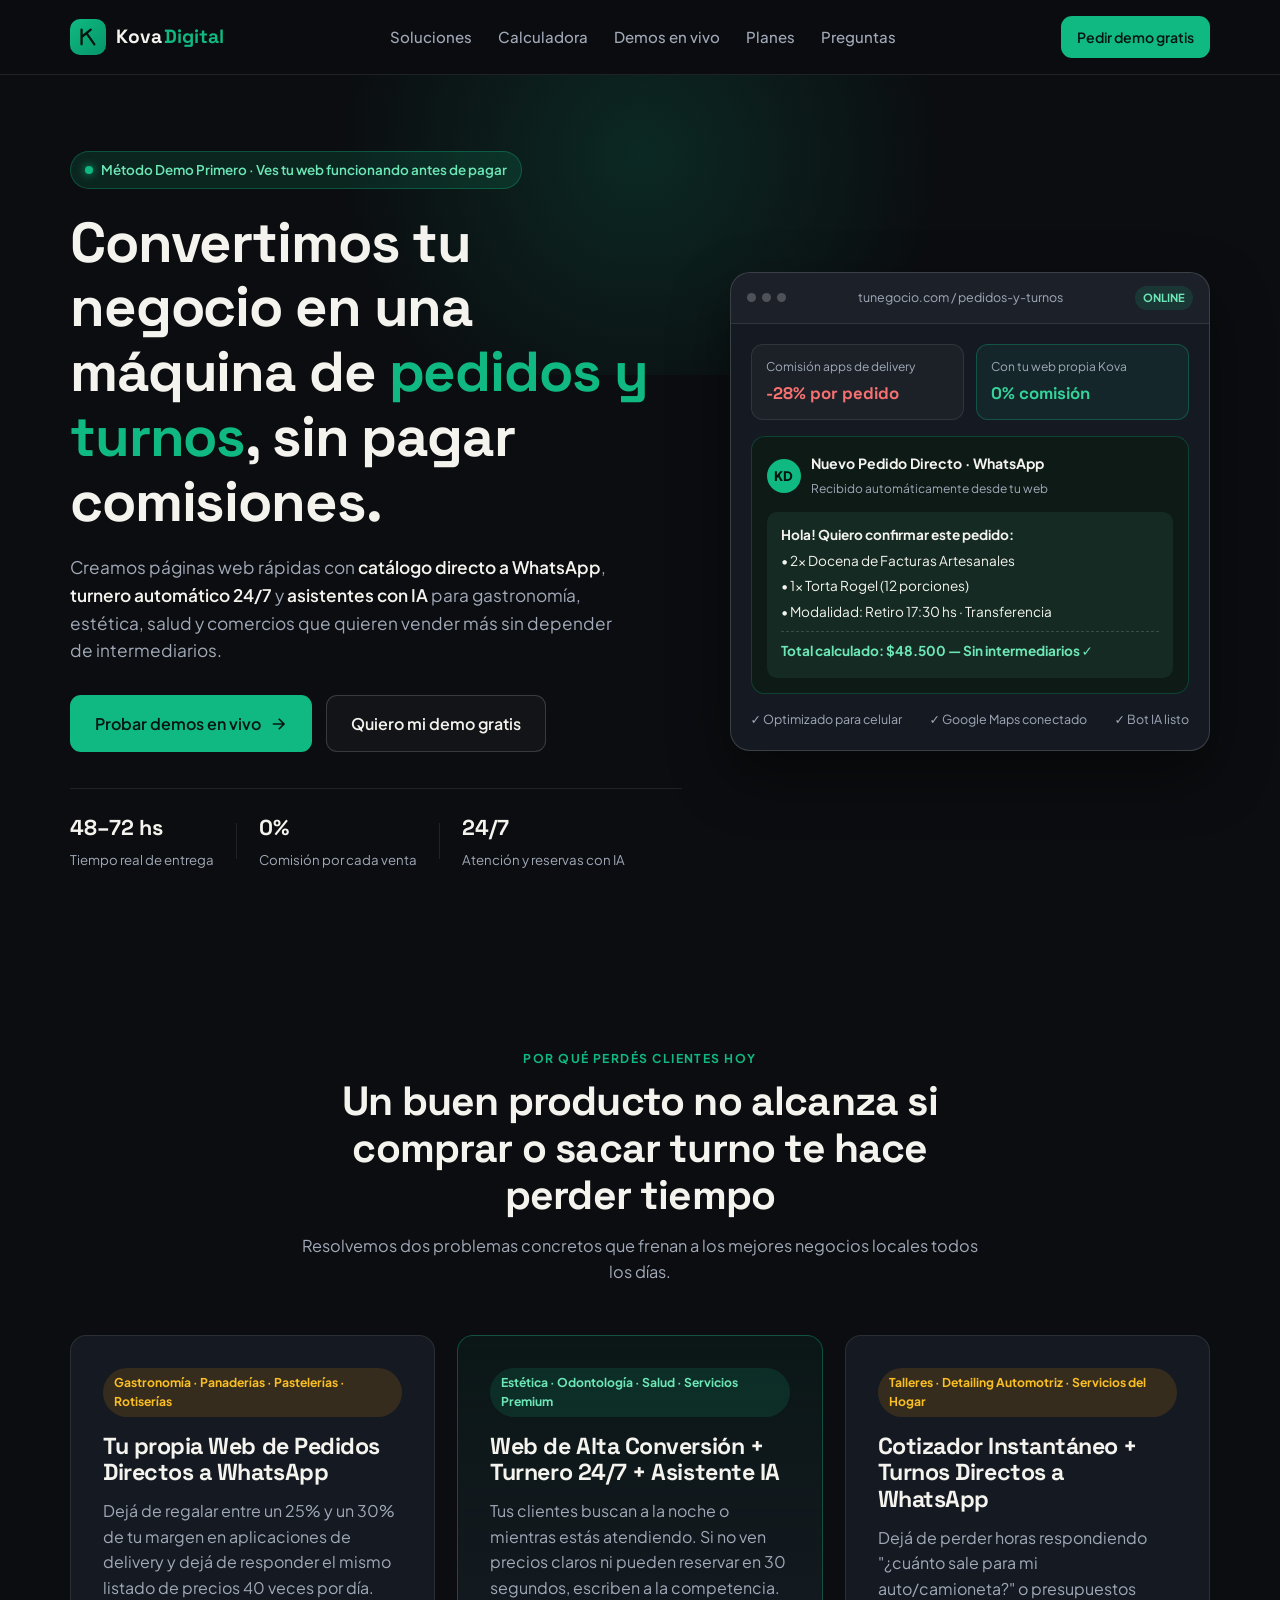
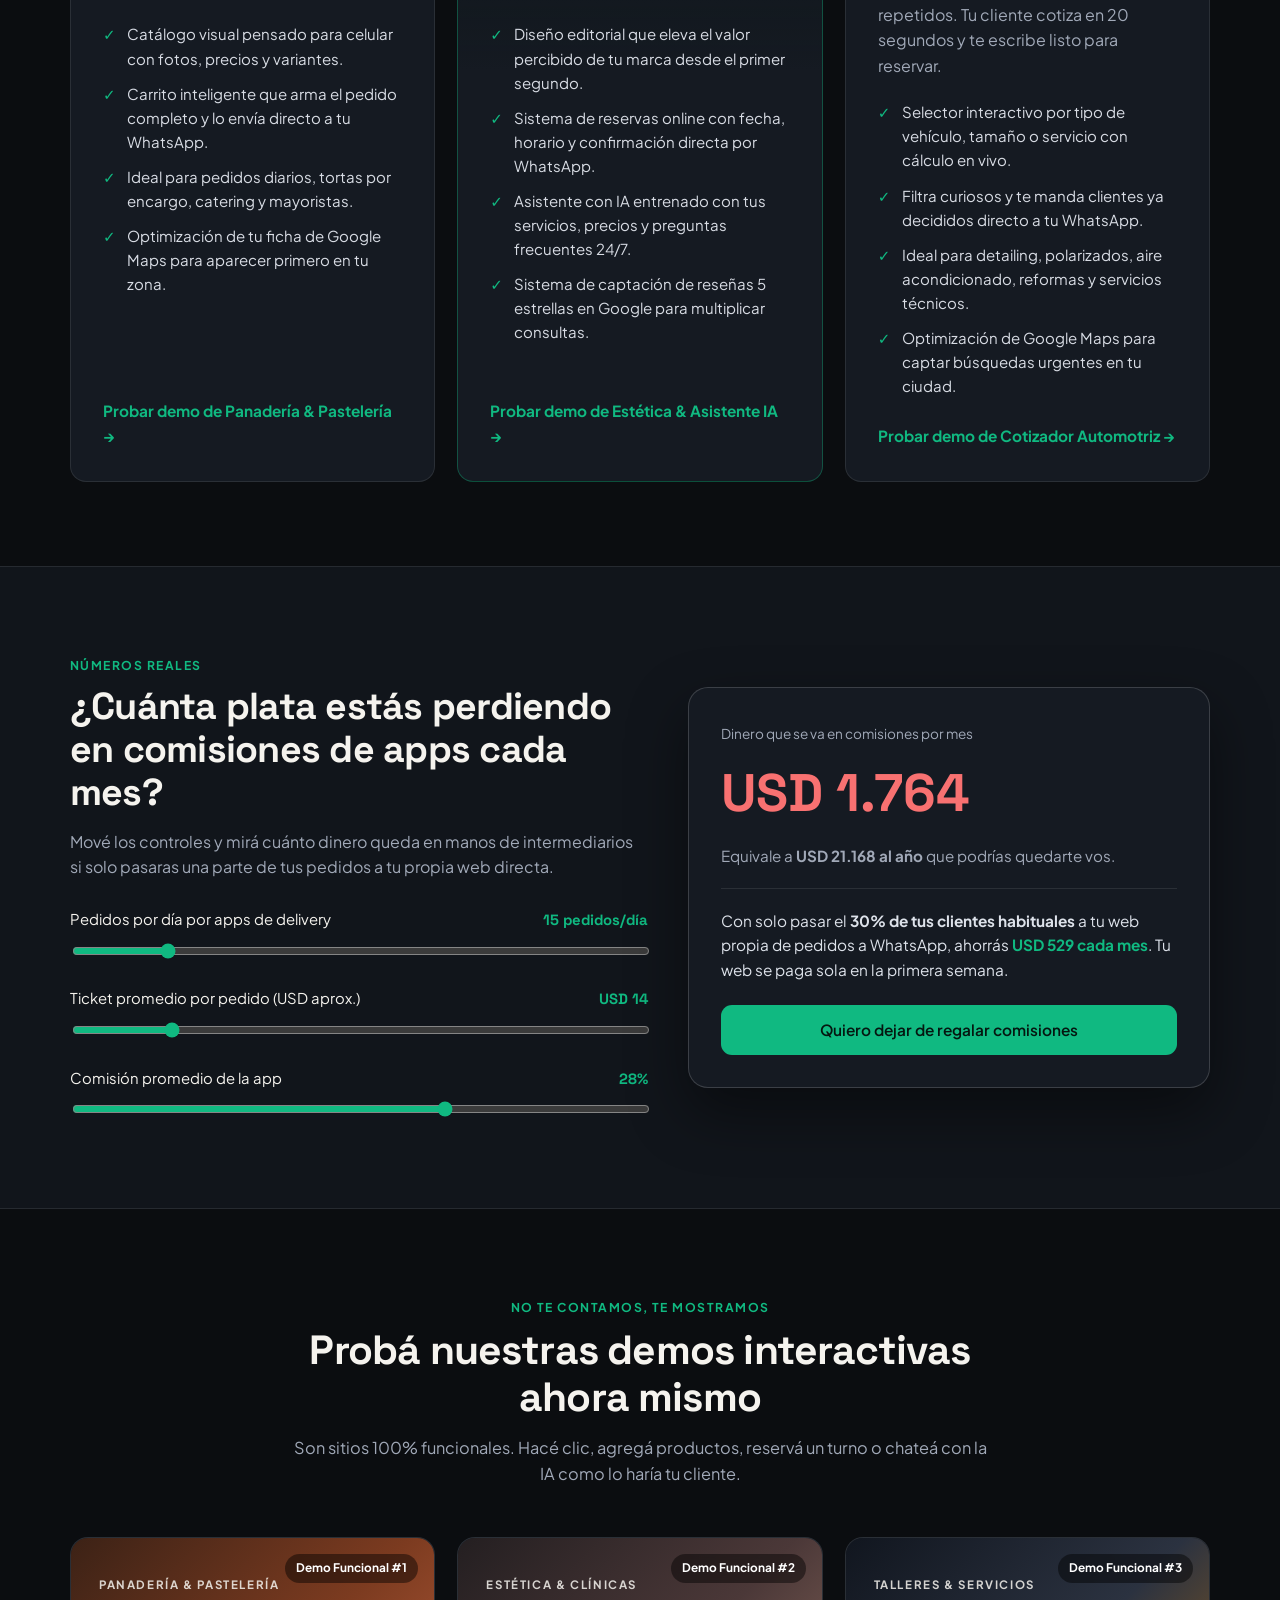
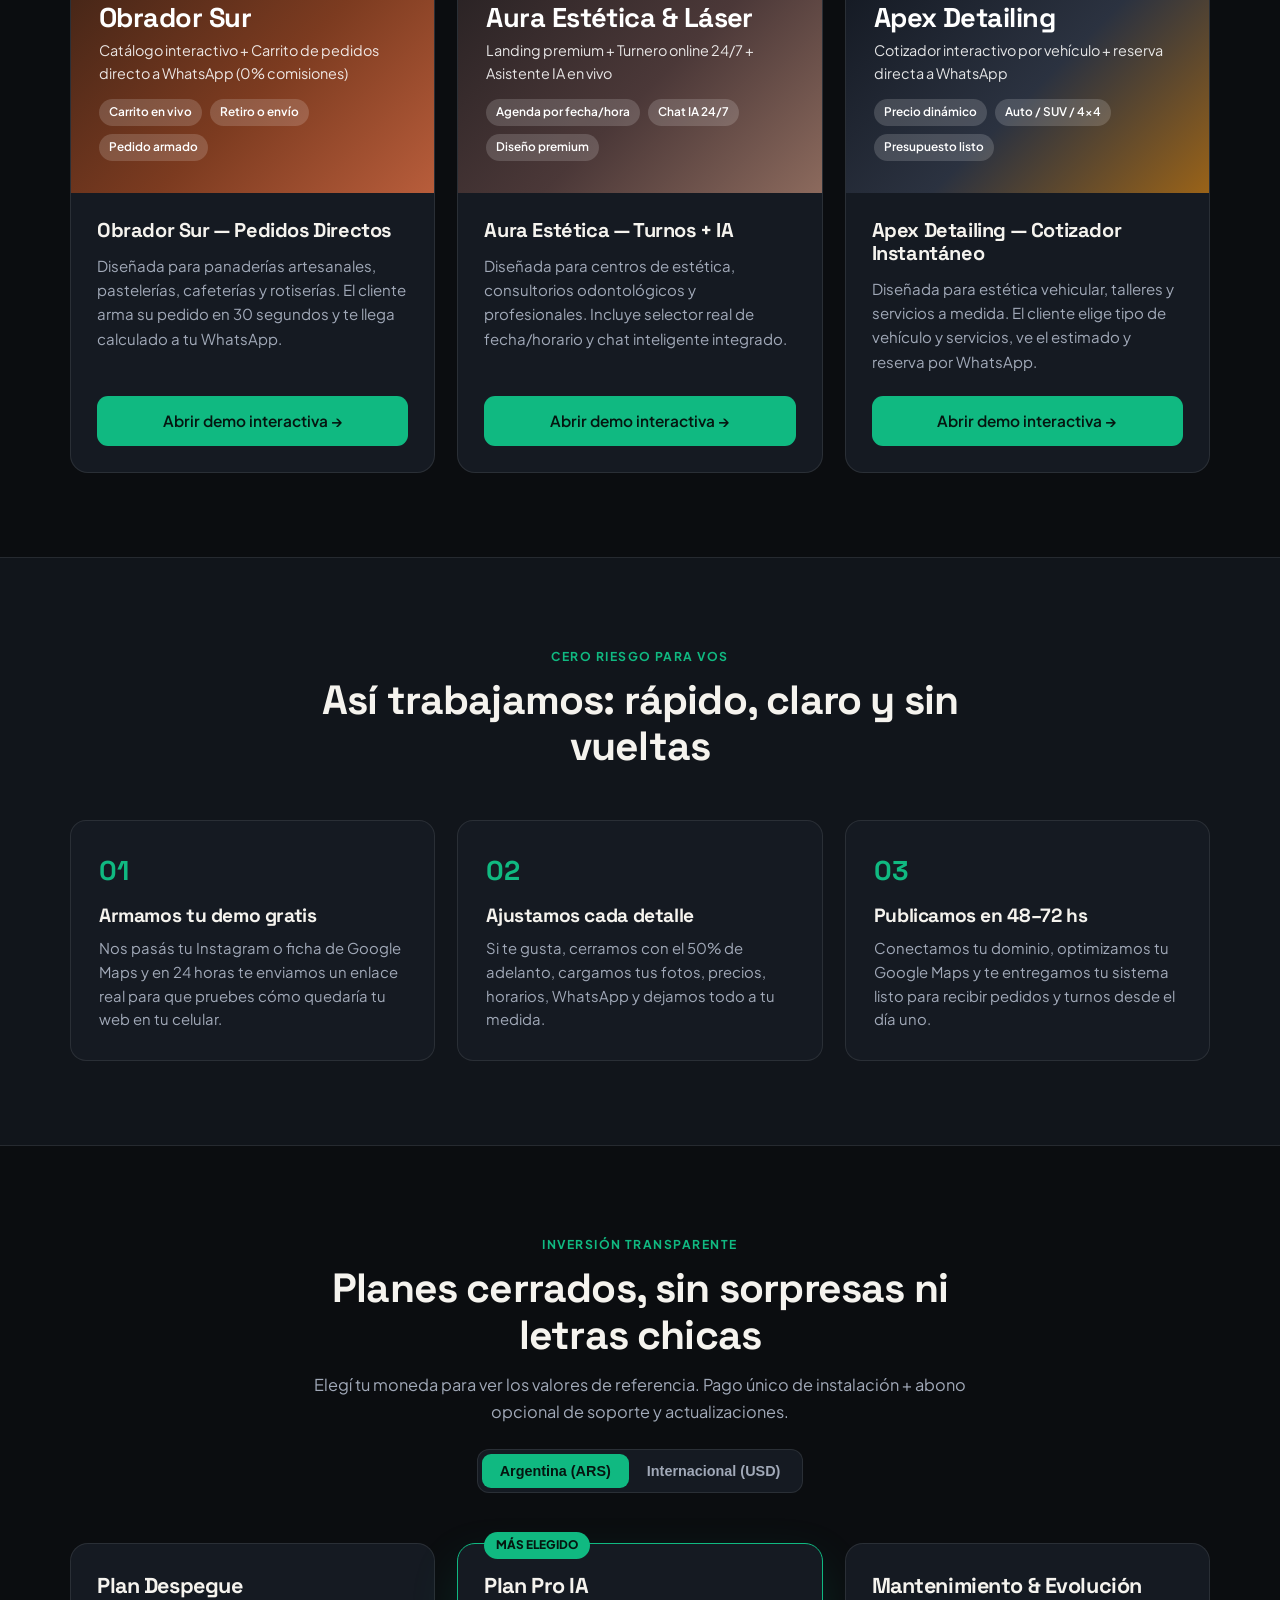
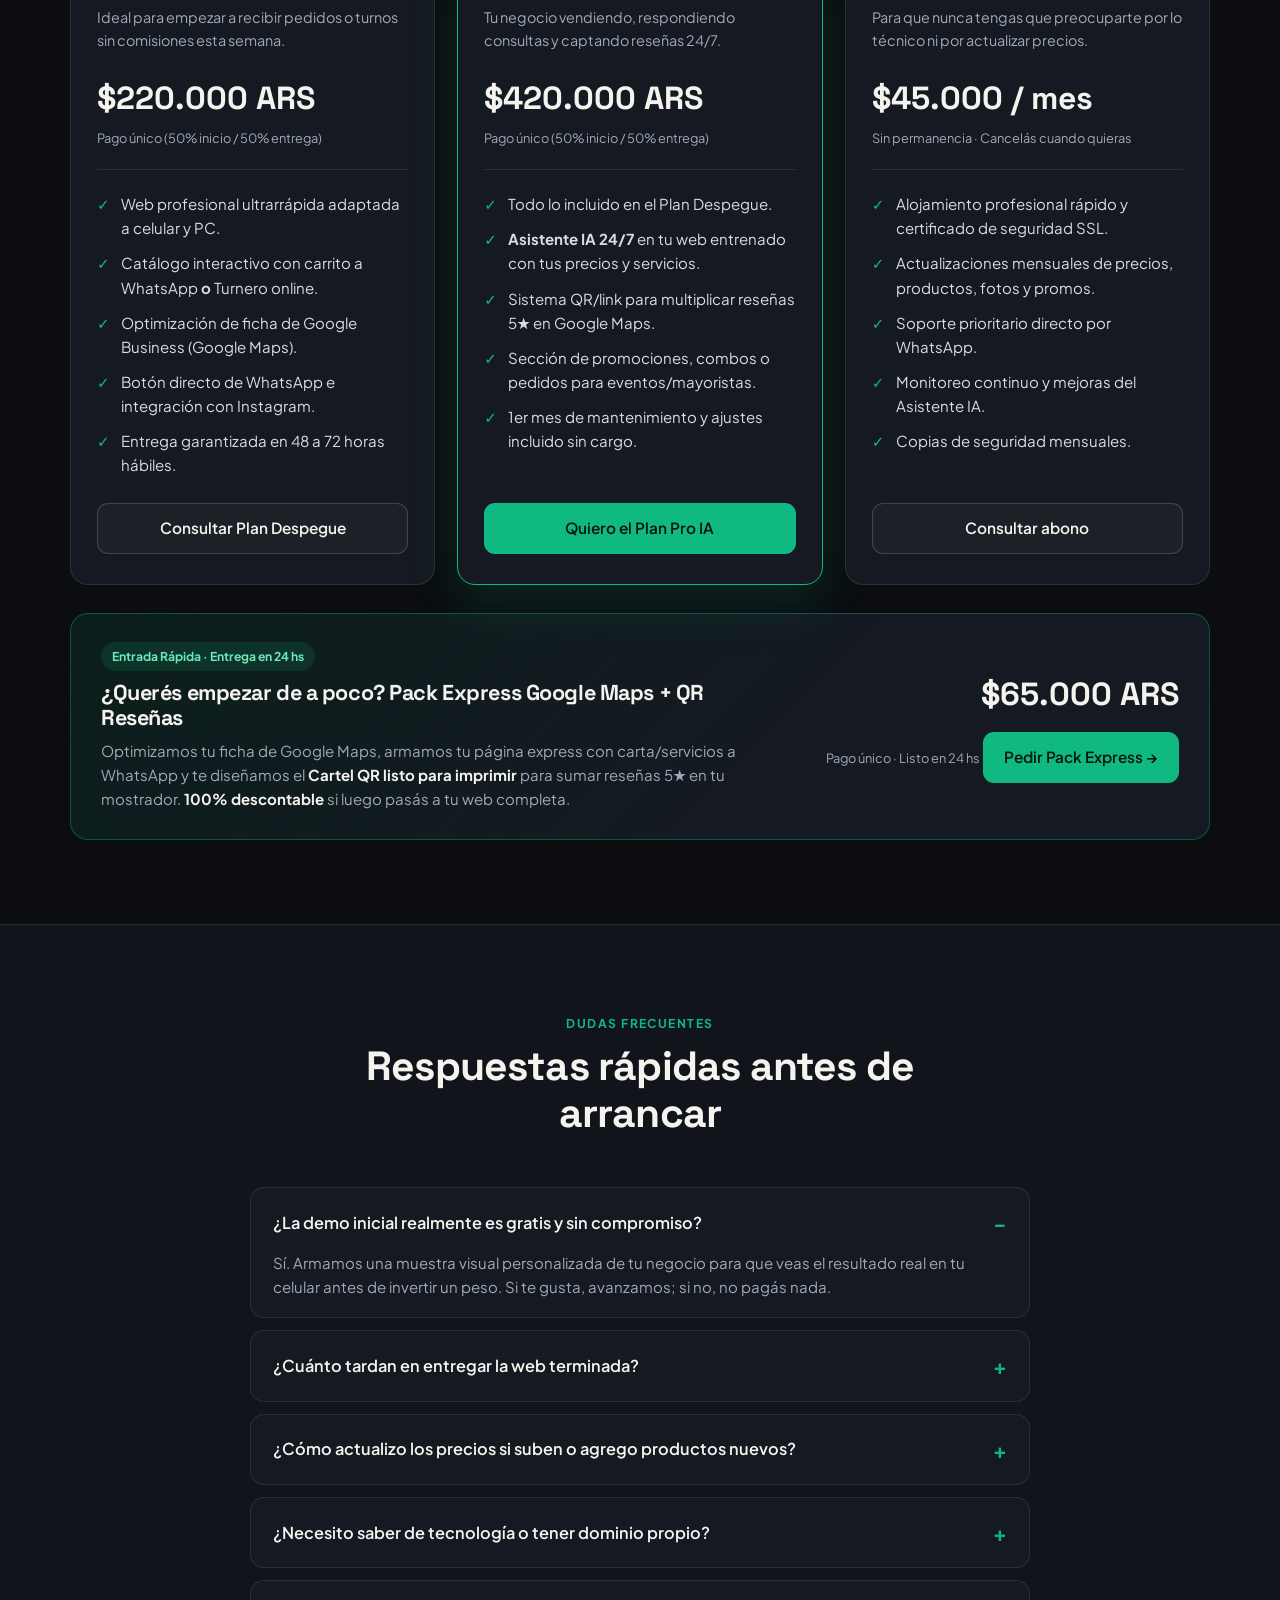
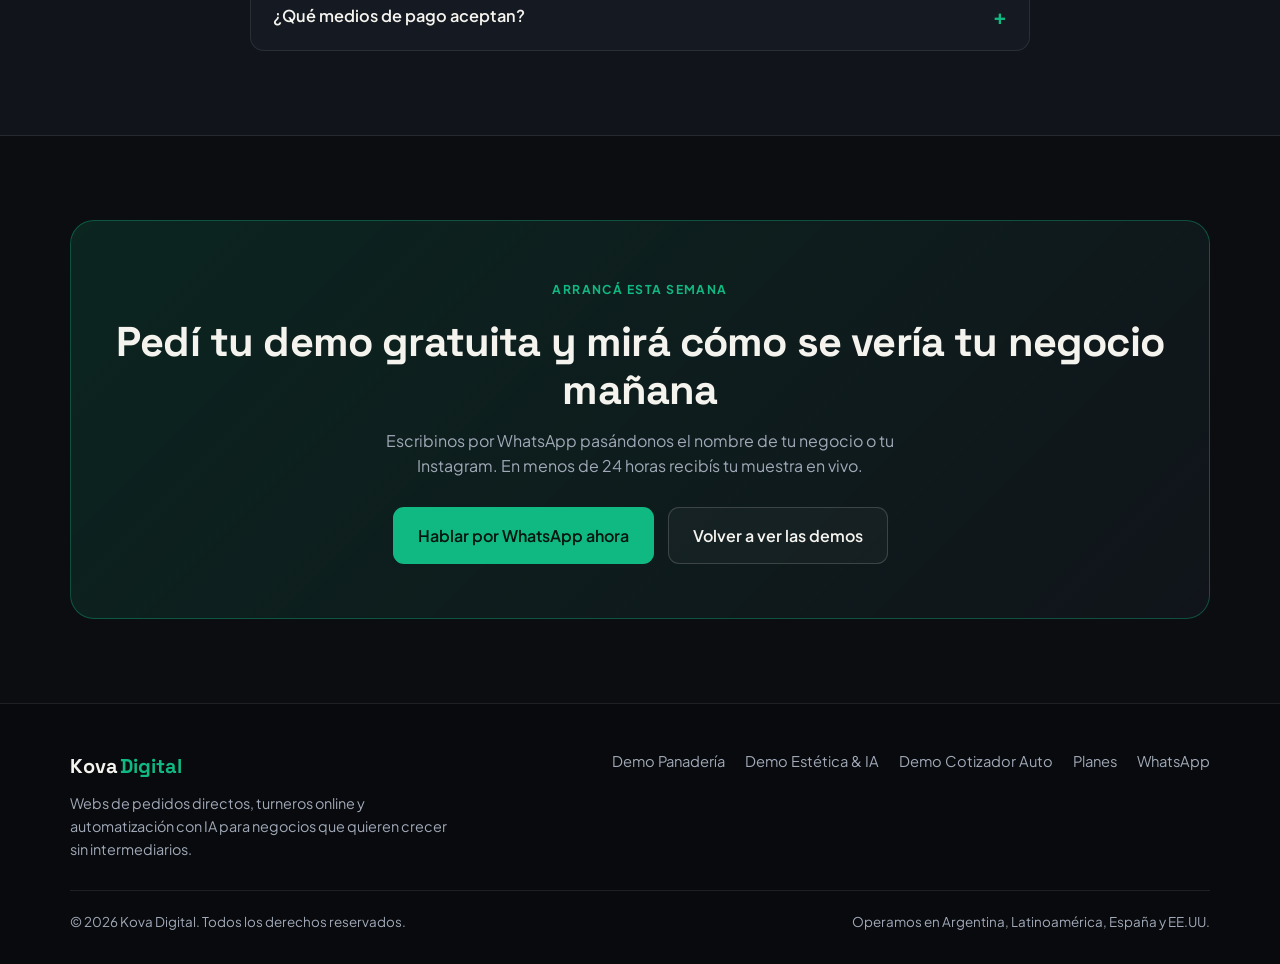
==== commit 8a243973: "Ampliar Kova Digital: Demo Cotizador Automotriz + Pack Express" ====
--- a/index.html
+++ b/index.html
@@ -181,6 +181,23 @@
               Probar demo de Estética & Asistente IA →
             </a>
           </article>
+
+          <article class="solution-card">
+            <div class="card-tag warm">Talleres · Detailing Automotriz · Servicios del Hogar</div>
+            <h3>Cotizador Instantáneo + Turnos Directos a WhatsApp</h3>
+            <p class="card-desc">
+              Dejá de perder horas respondiendo "¿cuánto sale para mi auto/camioneta?" o presupuestos repetidos. Tu cliente cotiza en 20 segundos y te escribe listo para reservar.
+            </p>
+            <ul class="check-list">
+              <li>Selector interactivo por tipo de vehículo, tamaño o servicio con cálculo en vivo.</li>
+              <li>Filtra curiosos y te manda clientes ya decididos directo a tu WhatsApp.</li>
+              <li>Ideal para detailing, polarizados, aire acondicionado, reformas y servicios técnicos.</li>
+              <li>Optimización de Google Maps para captar búsquedas urgentes en tu ciudad.</li>
+            </ul>
+            <a href="./demos/automotriz/index.html" class="card-link">
+              Probar demo de Cotizador Automotriz →
+            </a>
+          </article>
         </div>
       </div>
     </section>
@@ -291,6 +308,27 @@
               <a href="./demos/estetica/index.html" class="btn btn-primary btn-block">Abrir demo interactiva →</a>
             </div>
           </article>
+
+          <article class="demo-card">
+            <div class="demo-thumb thumb-auto">
+              <div class="demo-badge">Demo Funcional #3</div>
+              <div class="thumb-ui">
+                <span class="thumb-kicker">TALLERES & SERVICIOS</span>
+                <h4>Apex Detailing</h4>
+                <p>Cotizador interactivo por vehículo + reserva directa a WhatsApp</p>
+                <div class="thumb-pills">
+                  <span>Precio dinámico</span>
+                  <span>Auto / SUV / 4x4</span>
+                  <span>Presupuesto listo</span>
+                </div>
+              </div>
+            </div>
+            <div class="demo-body">
+              <h3>Apex Detailing — Cotizador Instantáneo</h3>
+              <p>Diseñada para estética vehicular, talleres y servicios a medida. El cliente elige tipo de vehículo y servicios, ve el estimado y reserva por WhatsApp.</p>
+              <a href="./demos/automotriz/index.html" class="btn btn-primary btn-block">Abrir demo interactiva →</a>
+            </div>
+          </article>
         </div>
       </div>
     </section>
@@ -401,6 +439,21 @@
               Consultar abono
             </a>
           </article>
+        </div>
+
+        <div class="express-banner">
+          <div class="express-info">
+            <span class="card-tag accent" style="margin-bottom:10px;">Entrada Rápida · Entrega en 24 hs</span>
+            <h3>¿Querés empezar de a poco? Pack Express Google Maps + QR Reseñas</h3>
+            <p>Optimizamos tu ficha de Google Maps, armamos tu página express con carta/servicios a WhatsApp y te diseñamos el <strong>Cartel QR listo para imprimir</strong> para sumar reseñas 5★ en tu mostrador. <strong>100% descontable</strong> si luego pasás a tu web completa.</p>
+          </div>
+          <div class="express-cta">
+            <span class="price-main" data-ars="$65.000 ARS" data-usd="USD 85">$65.000 ARS</span>
+            <span class="price-note">Pago único · Listo en 24 hs</span>
+            <a href="#contacto" class="btn btn-primary" style="margin-top:12px;" data-wa-link="Hola Kova Digital! Me interesa el Pack Express (Google Maps + QR Reseñas + Link a WhatsApp).">
+              Pedir Pack Express →
+            </a>
+          </div>
         </div>
       </div>
     </section>
@@ -465,6 +518,7 @@
       <div class="footer-links">
         <a href="./demos/panaderia/index.html">Demo Panadería</a>
         <a href="./demos/estetica/index.html">Demo Estética & IA</a>
+        <a href="./demos/automotriz/index.html">Demo Cotizador Auto</a>
         <a href="#planes">Planes</a>
         <a href="#contacto" data-wa-link="Hola Kova Digital! Tengo una consulta.">WhatsApp</a>
       </div>
--- a/styles.css
+++ b/styles.css
@@ -399,8 +399,8 @@
 /* Solutions */
 .solutions-grid {
   display: grid;
-  grid-template-columns: 1fr 1fr;
-  gap: 24px;
+  grid-template-columns: repeat(3, 1fr);
+  gap: 22px;
 }
 
 .solution-card {
@@ -520,8 +520,8 @@
 /* Demos */
 .demos-grid {
   display: grid;
-  grid-template-columns: 1fr 1fr;
-  gap: 28px;
+  grid-template-columns: repeat(3, 1fr);
+  gap: 22px;
 }
 
 .demo-card {
@@ -554,6 +554,33 @@
 
 .thumb-aesthetics {
   background: linear-gradient(135deg, #241f21 0%, #4b3838 55%, #8c6a5d 100%);
+}
+
+.thumb-auto {
+  background: linear-gradient(135deg, #11161f 0%, #2b3240 55%, #9a6318 100%);
+}
+
+.express-banner {
+  margin-top: 28px;
+  background: linear-gradient(135deg, rgba(16, 185, 129, 0.1), var(--surface) 60%);
+  border: 1px solid rgba(16, 185, 129, 0.35);
+  border-radius: 18px;
+  padding: 28px 30px;
+  display: flex;
+  justify-content: space-between;
+  align-items: center;
+  gap: 28px;
+}
+
+.express-info { max-width: 680px; }
+.express-info h3 { font-size: 1.35rem; margin-bottom: 8px; }
+.express-info p { margin: 0; color: var(--muted); font-size: 0.94rem; }
+.express-info strong { color: var(--text); }
+.express-cta { text-align: right; min-width: 210px; }
+
+@media (max-width: 960px) {
+  .express-banner { flex-direction: column; align-items: flex-start; }
+  .express-cta { text-align: left; }
 }
 
 .demo-badge {
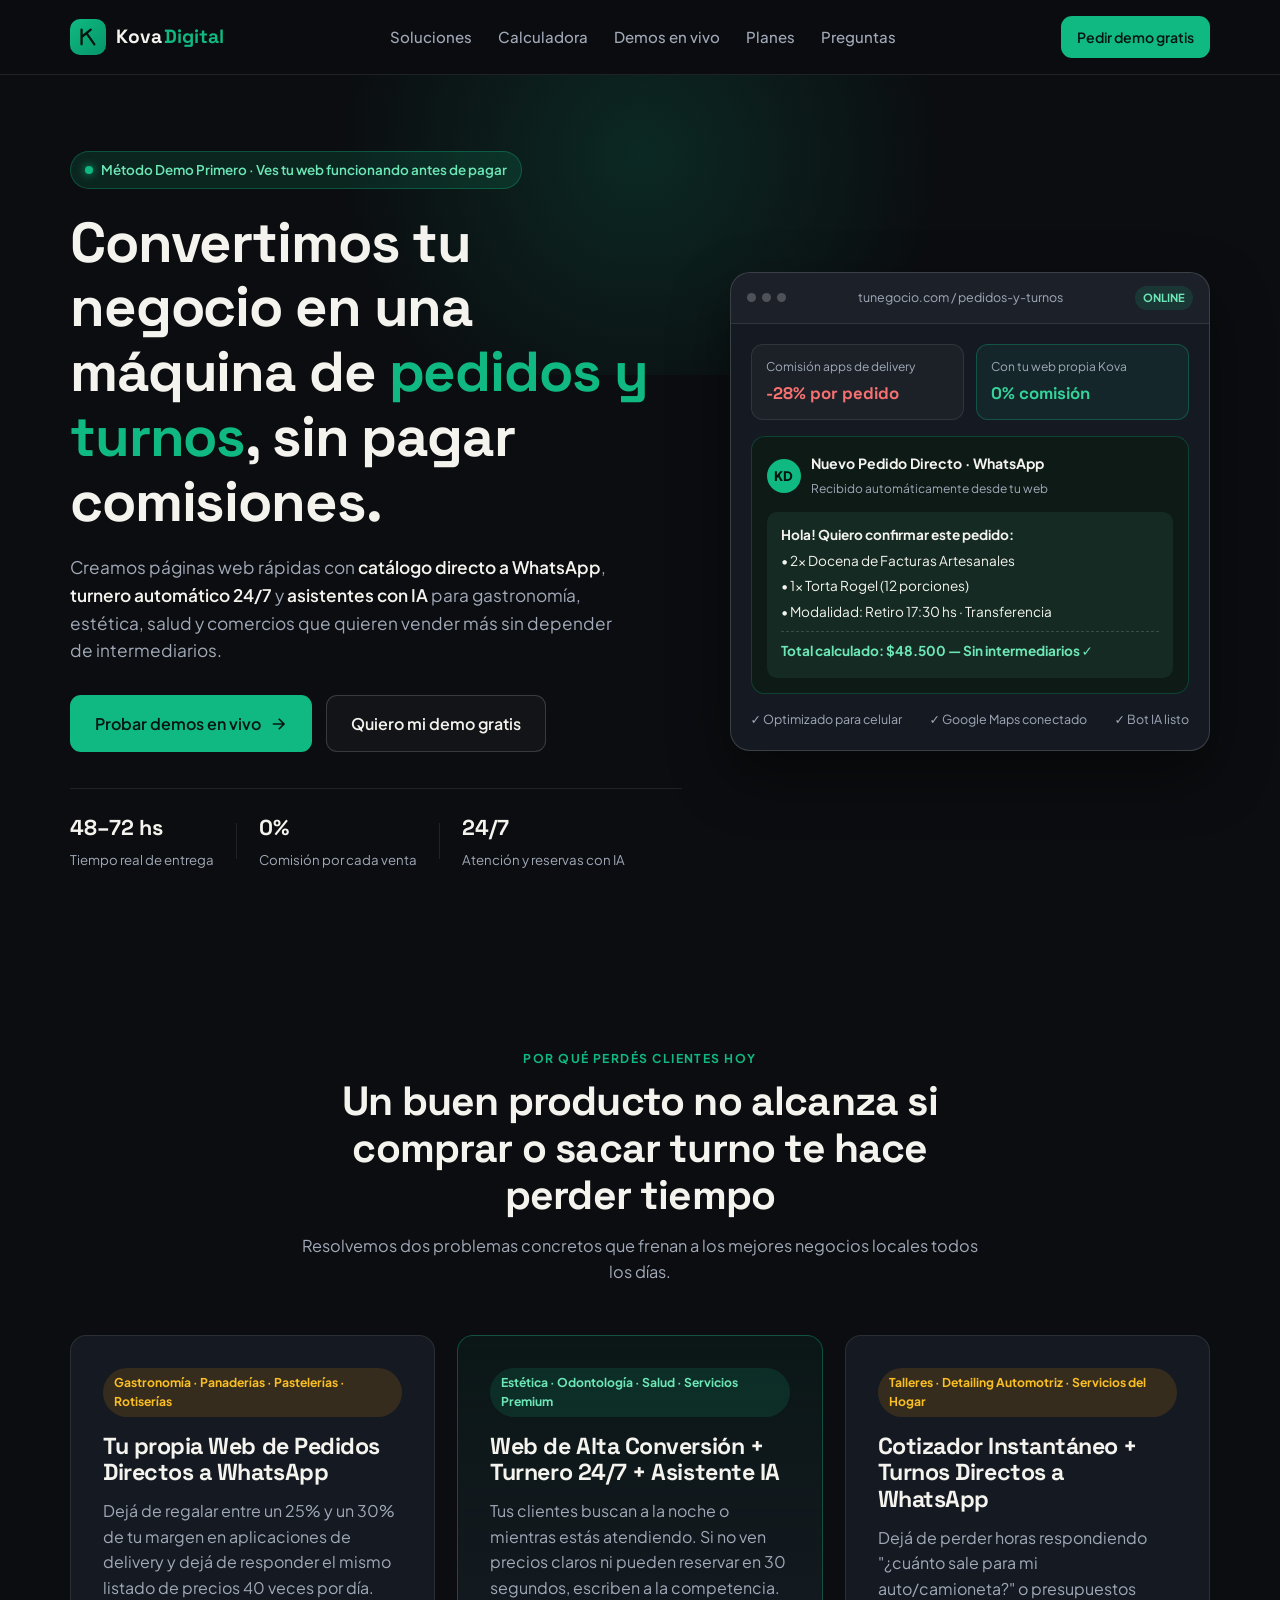
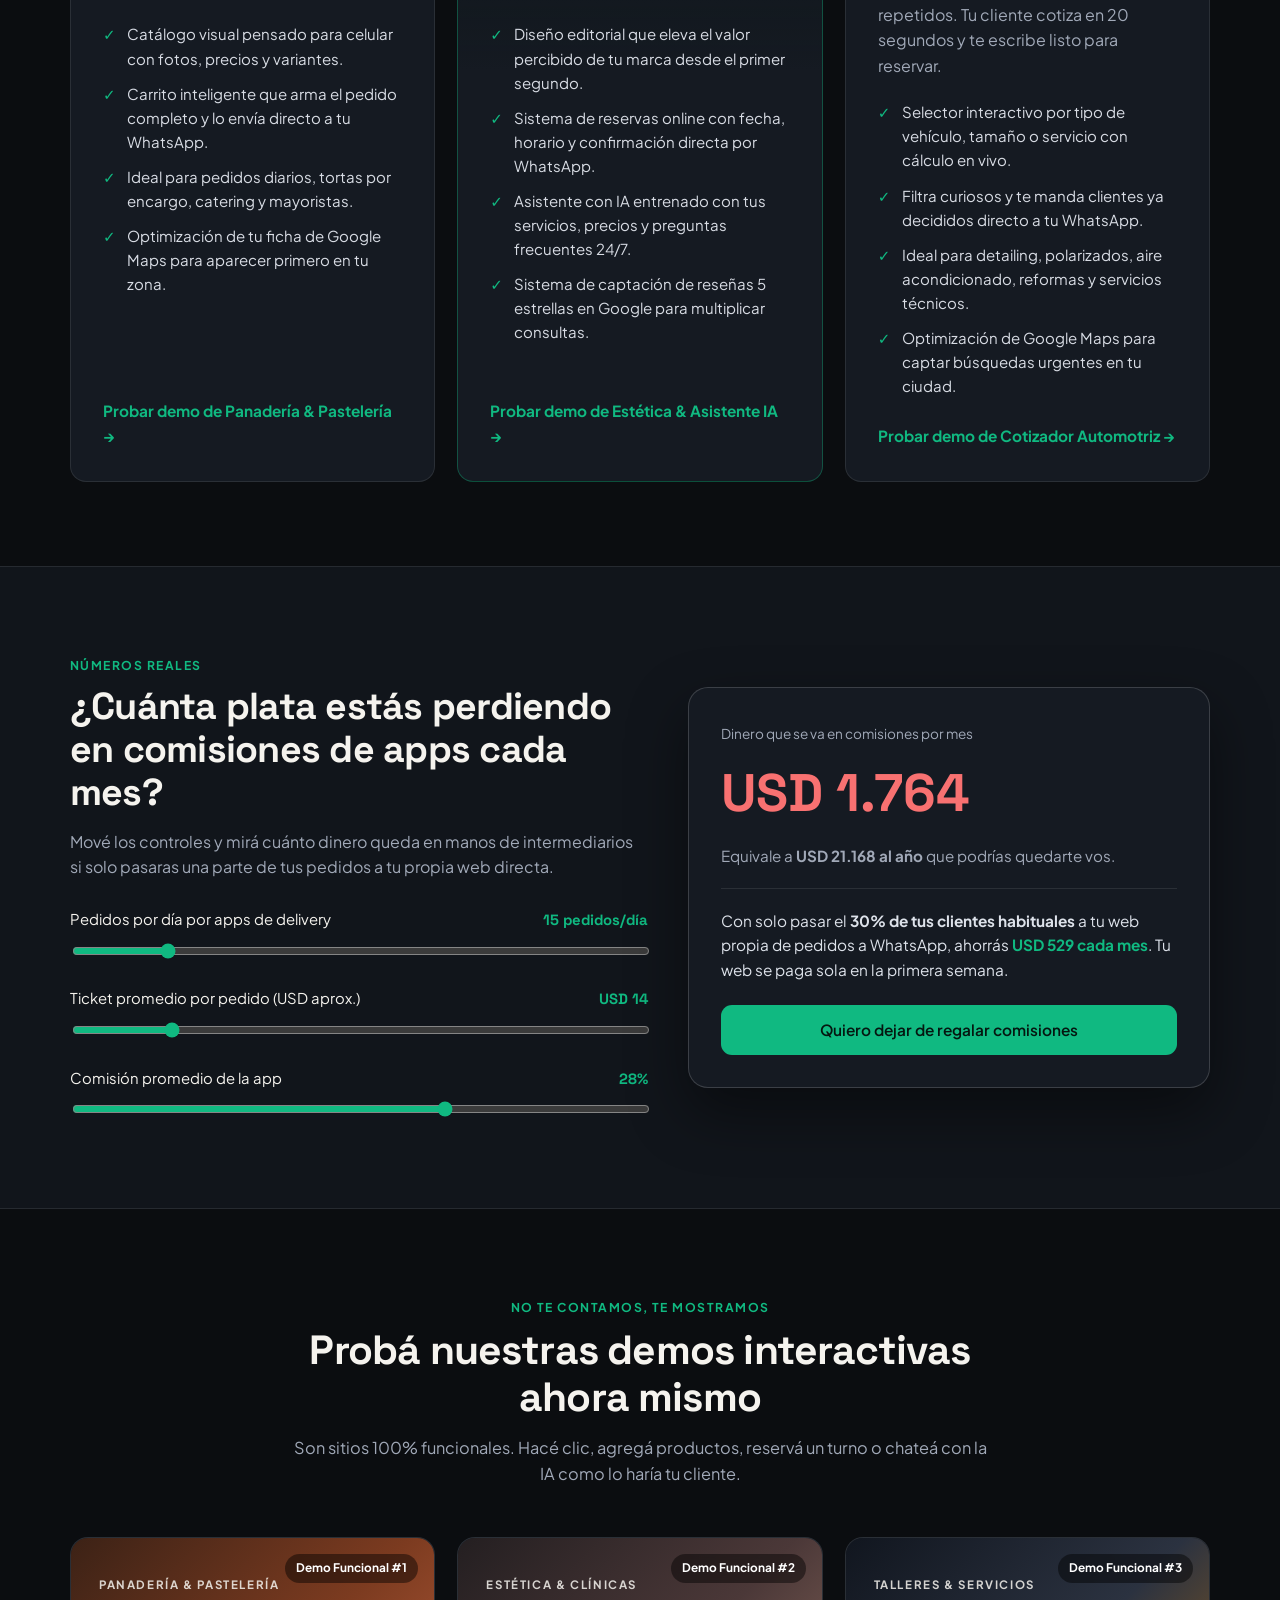
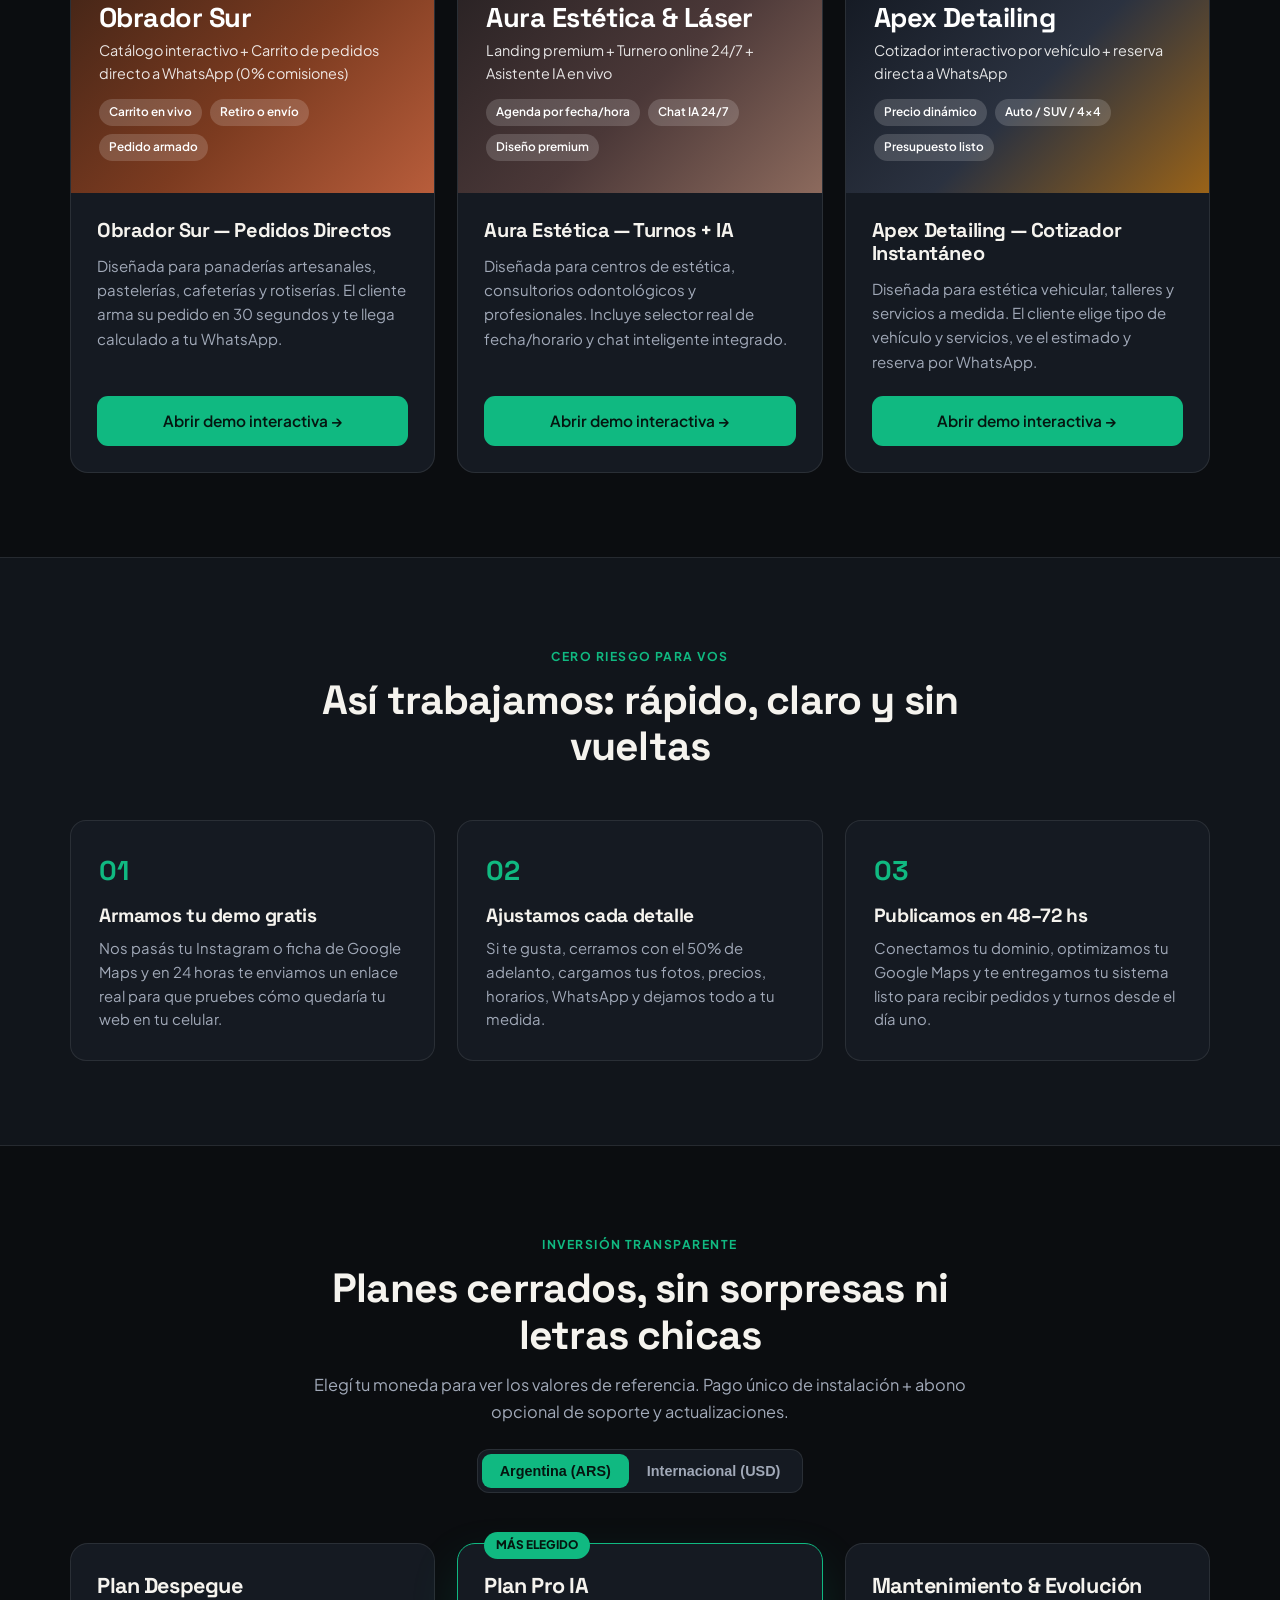
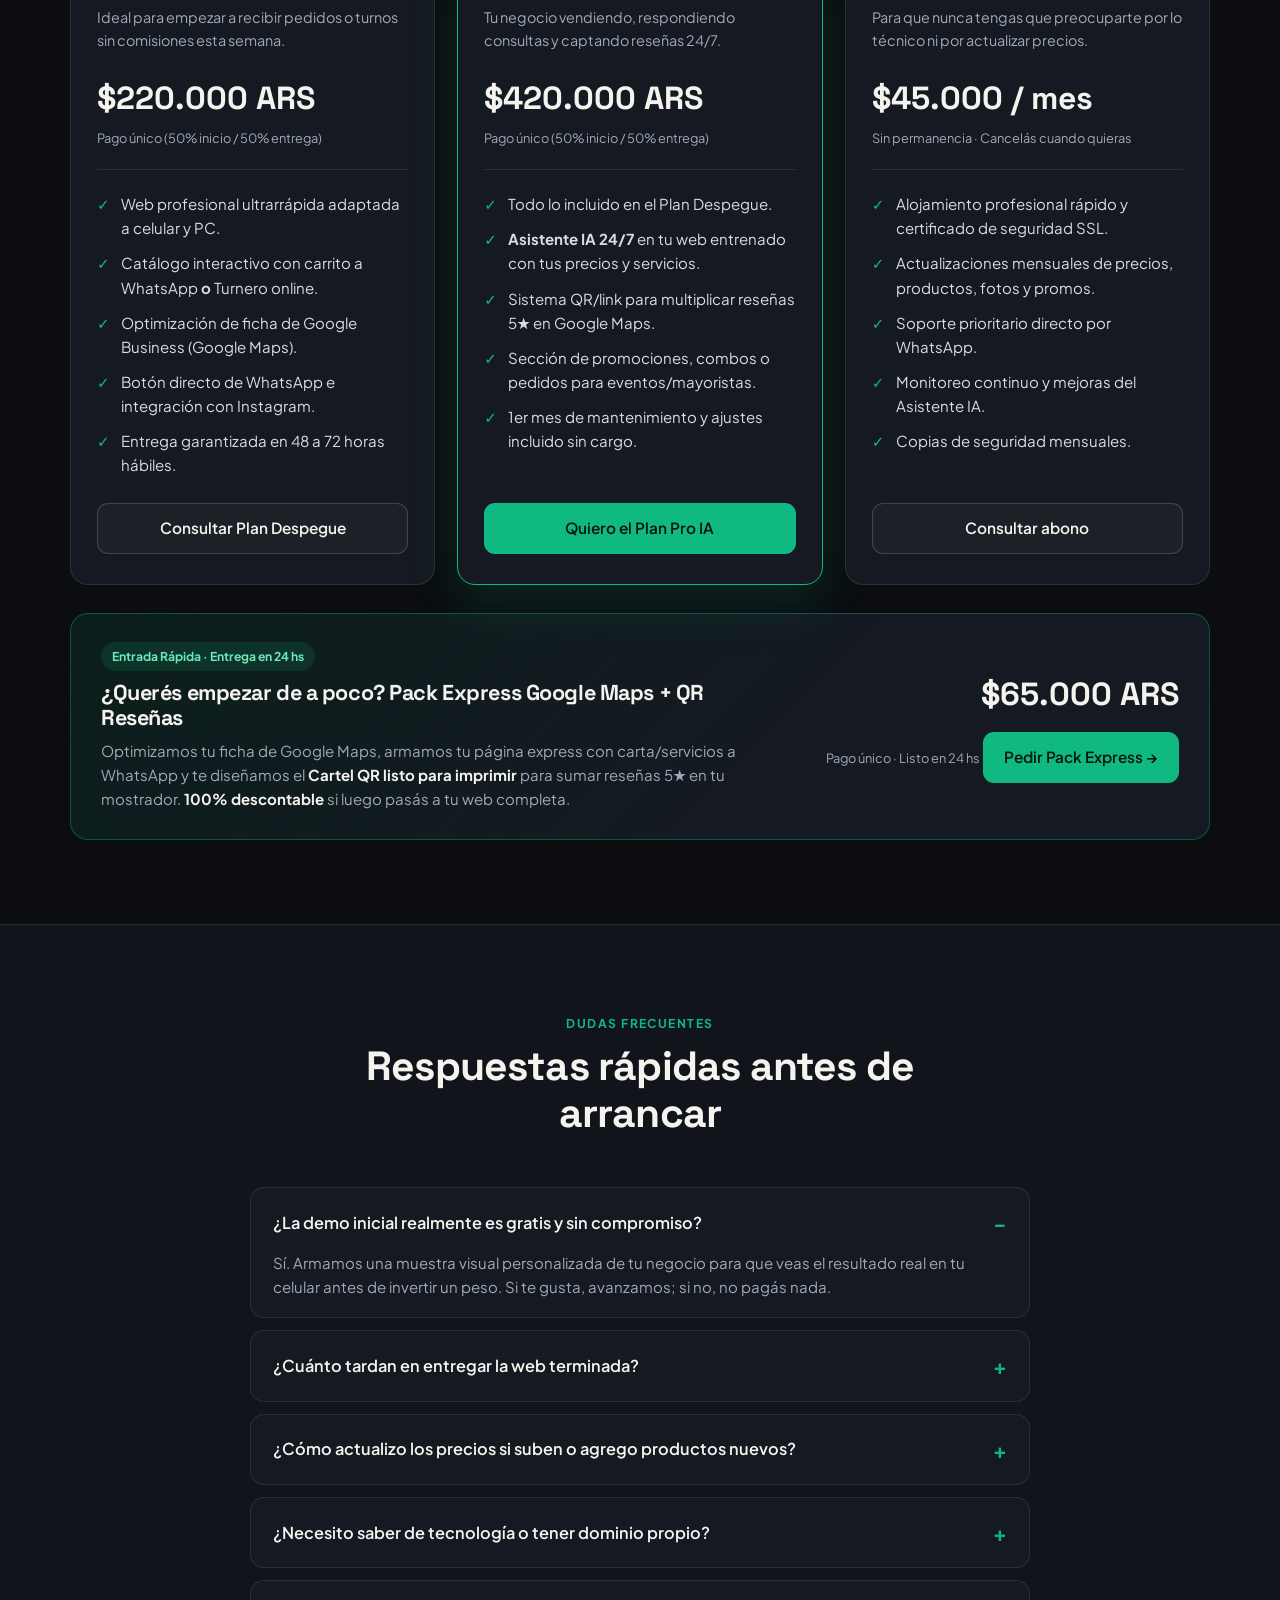
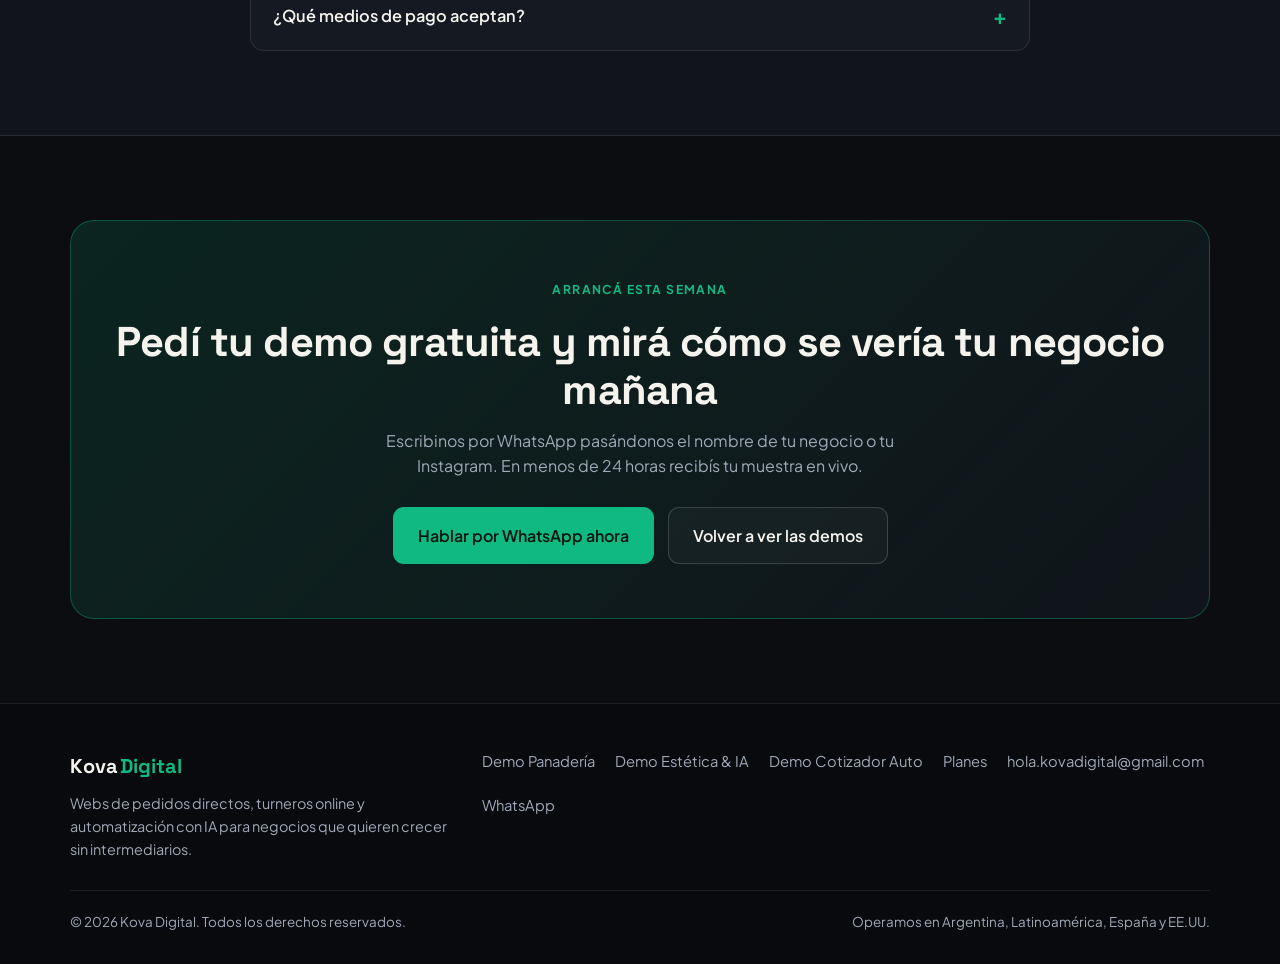
==== commit 60df289e: "Agregar correo corporativo hola.kovadigital@gmail.com al footer" ====
--- a/index.html
+++ b/index.html
@@ -520,6 +520,7 @@
         <a href="./demos/estetica/index.html">Demo Estética & IA</a>
         <a href="./demos/automotriz/index.html">Demo Cotizador Auto</a>
         <a href="#planes">Planes</a>
+        <a href="mailto:hola.kovadigital@gmail.com">hola.kovadigital@gmail.com</a>
         <a href="#contacto" data-wa-link="Hola Kova Digital! Tengo una consulta.">WhatsApp</a>
       </div>
     </div>
